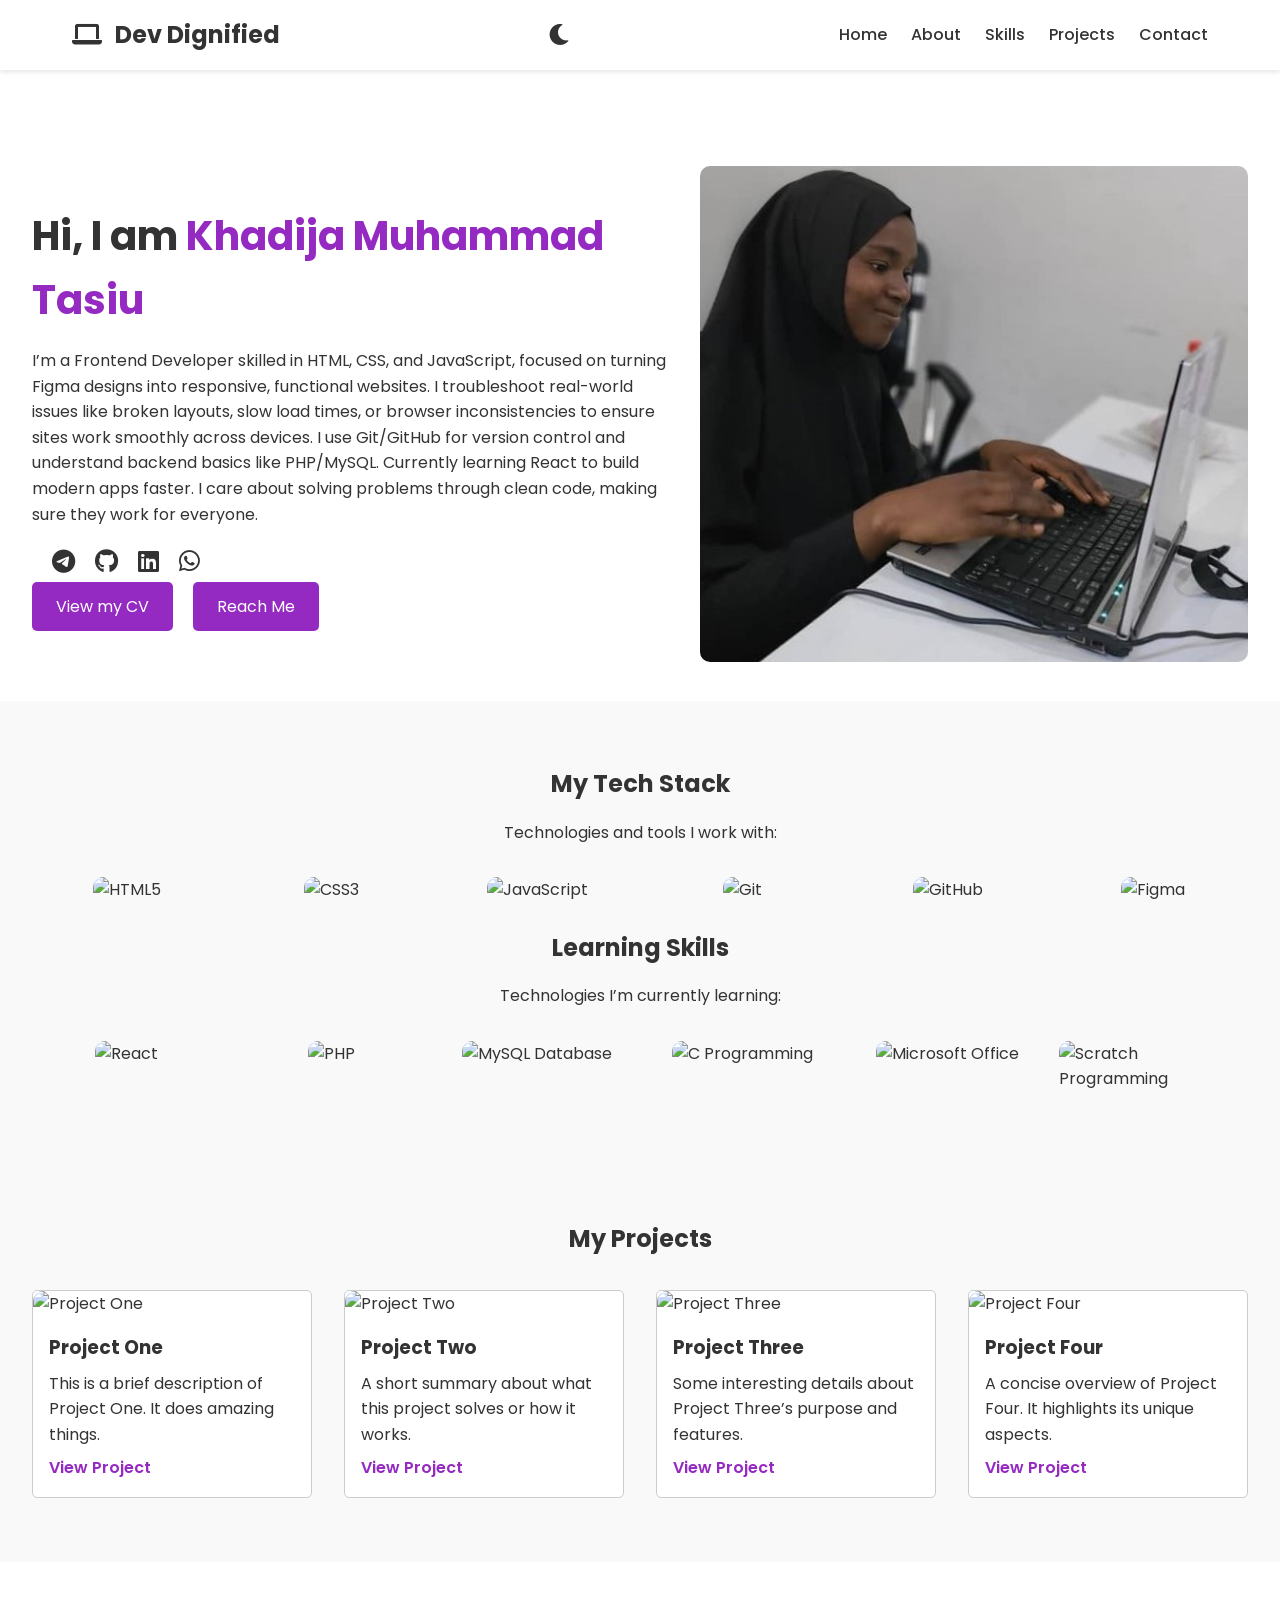
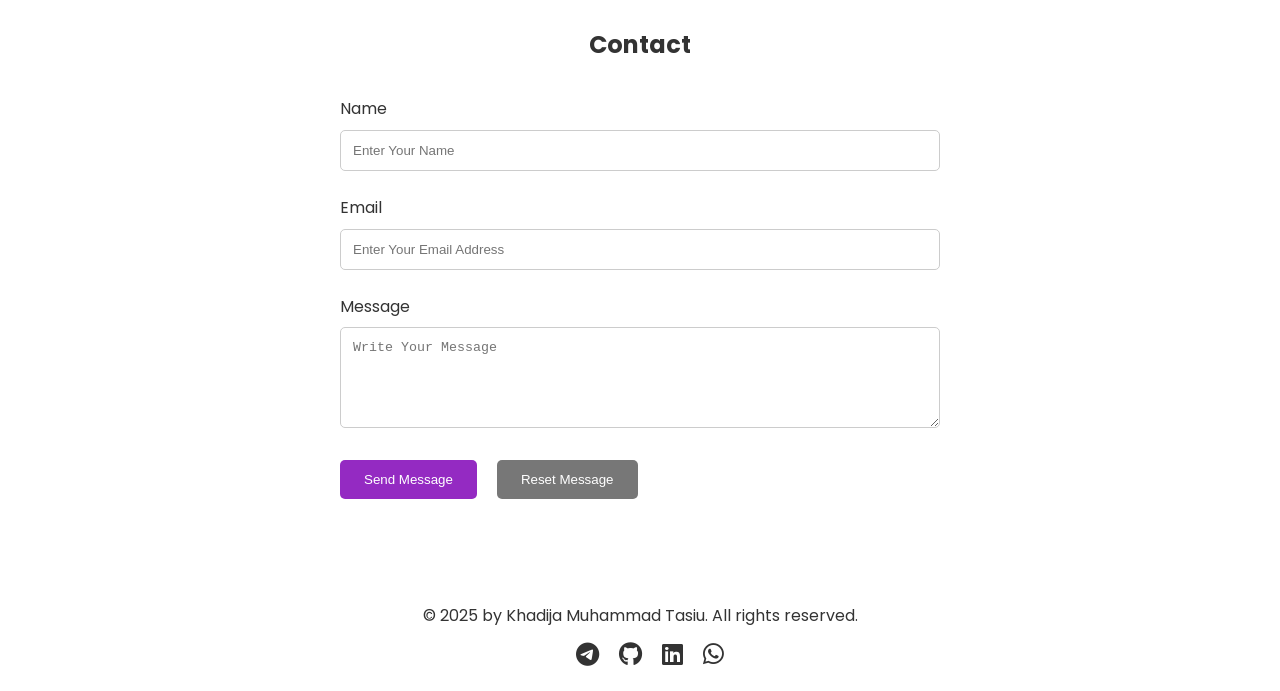
==== index.html @ b4682b45 "Add files via upload" ====
<!DOCTYPE html>
<html lang="en">

<head>
    <meta charset="UTF-8" />
    <meta name="description" content="Portfolio of Khadija Muhammad Tasiu" />
    <meta name="viewport" content="width=device-width, initial-scale=1.0" />
    <title>Portfolio - Khadija Muhammad Tasiu</title>
    <!-- Google Fonts -->
    <link rel="preconnect" href="https://fonts.googleapis.com">
    <link rel="stylesheet" href="https://fonts.googleapis.com/css2?family=Poppins:wght@300;400;600;700&display=swap">
    <!-- Font Awesome for icons -->
    <link rel="stylesheet" href="https://cdnjs.cloudflare.com/ajax/libs/font-awesome/6.0.0-beta3/css/all.min.css" integrity="sha512-..." crossorigin="anonymous" referrerpolicy="no-referrer" />
    <style>
        /* Reset & Base */
        
        * {
            margin: 0;
            padding: 0;
            box-sizing: border-box;
        }
        
        body {
            font-family: 'Poppins', sans-serif;
            line-height: 1.6;
            transition: background-color 0.3s, color 0.3s;
        }
        
        a {
            text-decoration: none;
            color: inherit;
        }
        
        img {
            max-width: 100%;
            height: auto;
            border: none;
            border-radius: 10px;
        }
        /* Light & Dark Theme Variables */
        
         :root {
            --bg-color: #ffffff;
            --text-color: #333333;
            --accent-color: #942ac2;
            /* Vibrant purple */
            --nav-bg: rgba(255, 255, 255, 0.9);
            --card-bg: #f9f9f9;
            --overlay-color: rgba(0, 0, 0, 0.3);
        }
        
        [data-theme="dark"] {
            --bg-color: #121212;
            --text-color: #e0e0e0;
            --accent-color: #9859b3;
            --nav-bg: rgba(18, 18, 18, 0.9);
            --card-bg: #1e1e1e;
            --overlay-color: rgba(0, 0, 0, 0.5);
        }
        
        body {
            background-color: var(--bg-color);
            color: var(--text-color);
        }
        /* Header / Navbar */
        
        .header {
            width: 100%;
            position: fixed;
            top: 0;
            left: 0;
            background-color: var(--nav-bg);
            z-index: 1000;
            box-shadow: 0 2px 5px rgba(0, 0, 0, 0.1);
        }
        
        .nav {
            display: flex;
            justify-content: space-between;
            align-items: center;
            padding: 1rem 2rem;
            max-width: 1200px;
            margin: auto;
        }
        
        .nav-logo {
            font-size: 1.5rem;
            font-weight: 700;
        }
        /* Logo with Laptop Icon */
        
        .nav-logo i {
            margin-right: 0.5rem;
        }
        /* Group theme toggle and hamburger */
        
        .nav-actions {
            display: flex;
            align-items: center;
            gap: 1rem;
            white-space: nowrap;
        }
        
        .nav-links {
            list-style: none;
            display: flex;
            gap: 1.5rem;
            align-items: center;
        }
        
        .nav-links li a {
            font-weight: 500;
            transition: text-shadow 0.3s;
        }
        /* Link focus and hover with purple shadow */
        
        .nav-links li a:focus,
        .nav-links li a:hover {
            text-shadow: 0 0 5px var(--accent-color);
        }
        /* Theme Toggle inside navbar */
        
        .theme-toggle {
            background: none;
            border: none;
            font-size: 1.5rem;
            cursor: pointer;
            color: var(--text-color);
        }
        /* Hamburger (Mobile) */
        
        .hamburger {
            display: none;
            font-size: 1.5rem;
            cursor: pointer;
        }
        /* Mobile nav active override */
        
        @media (max-width: 768px) {
            .nav-links:not(.nav-active) {
                display: none;
            }
            .hamburger {
                display: block;
            }
            .hero {
                flex-direction: column-reverse;
                text-align: center;
            }
        }
        /* Hide close button on desktop */
        
        @media (min-width: 768px) {
            .close-btn {
                display: none;
            }
        }
        /* Nav-active class for mobile menu */
        
        .nav-active {
            display: flex !important;
            flex-direction: column;
            position: fixed;
            top: 70px;
            /* drops below header (assumed header height ~70px) */
            right: 0;
            width: 70%;
            height: calc(100% - 70px);
            background-color: var(--nav-bg);
            padding: 2rem;
            transform: translateX(0);
            transition: transform 0.3s ease-in-out;
            z-index: 1500;
        }
        /* HERO SECTION (also serves as About content) */
        
        .hero {
            display: flex;
            flex-wrap: wrap;
            align-items: center;
            justify-content: space-between;
            gap: 20px;
            padding: 6rem 2rem 2rem;
            margin-top: 70px;
            /* to account for fixed header */
            position: relative;
        }
        
        .hero::before {
            content: "";
            position: absolute;
            top: 0;
            left: 0;
            width: 100%;
            height: 100%;
            pointer-events: none;
            background: var(--overlay-color);
            opacity: 0;
            transition: opacity 0.3s;
        }
        
        [data-theme="dark"] .hero::before {
            opacity: 1;
        }
        
        .hero-text {
            flex: 1 1 500px;
        }
        
        .hero-text h1 {
            font-size: 2.5rem;
            margin-bottom: 1rem;
        }
        
        .hero-text .highlight {
            color: var(--accent-color);
        }
        
        .hero-text p {
            margin-bottom: 1rem;
        }
        
        .hero-buttons .btn {
            display: inline-block;
            padding: 0.75rem 1.5rem;
            margin-right: 1rem;
            background-color: var(--accent-color);
            color: #fff;
            border-radius: 5px;
            transition: background-color 0.3s;
        }
        
        .hero-buttons .btn:hover {
            background-color: #6c3c9a;
        }
        
        .hero-image {
            flex: 1 1 400px;
            text-align: center;
        }
        /* Social Icons */
        
        .social-icons a {
            margin-right: 1rem;
            font-size: 1.5rem;
            transition: color 0.3s;
        }
        
        .social-icons a:hover {
            color: var(--accent-color);
        }
        /* SKILLS SECTION */
        
        .skills-section {
            padding: 4rem 2rem;
            background-color: var(--card-bg);
        }
        
        .skills-section h2 {
            text-align: center;
            margin-bottom: 1rem;
        }
        
        .skills-description {
            text-align: center;
            margin-bottom: 2rem;
        }
        
        .skills-grid {
            display: grid;
            grid-template-columns: repeat(auto-fit, minmax(80px, 1fr));
            gap: 1rem;
            justify-items: center;
        }
        
        .skill img {
            width: 60px;
            height: 60px;
        }
        /* Overlay effect for GitHub skill icon */
        
        .skill.github {
            position: relative;
        }
        
        .skill.github::after {
            content: "";
            position: absolute;
            top: 0;
            left: 0;
            width: 100%;
            height: 100%;
            background: var(--overlay-color);
            opacity: 0;
            transition: opacity 0.3s;
        }
        
        .skill.github:hover::after {
            opacity: 1;
        }
        /* PROJECTS SECTION */
        
        .projects-section {
            padding: 4rem 2rem;
            background-color: var(--card-bg);
        }
        
        .projects-section h2 {
            text-align: center;
            margin-bottom: 2rem;
        }
        
        .projects-grid {
            display: grid;
            grid-template-columns: repeat(auto-fit, minmax(250px, 1fr));
            gap: 2rem;
        }
        
        .project-card {
            background-color: var(--bg-color);
            border: 1px solid #ccc;
            border-radius: 5px;
            overflow: hidden;
            transition: transform 0.3s;
        }
        
        .project-card:hover {
            transform: translateY(-5px);
        }
        
        .project-card img {
            width: 100%;
            display: block;
        }
        
        .project-info {
            padding: 1rem;
        }
        
        .project-info h3 {
            margin-bottom: 0.5rem;
        }
        
        .project-link {
            display: inline-block;
            margin-top: 0.5rem;
            color: var(--accent-color);
            font-weight: 600;
        }
        /* CONTACT SECTION */
        
        .contact-section {
            padding: 4rem 2rem;
        }
        
        .contact-content {
            max-width: 600px;
            margin: auto;
        }
        
        .contact-content h2 {
            text-align: center;
            margin-bottom: 2rem;
        }
        
        .contact-form .form-group {
            margin-bottom: 1.5rem;
        }
        
        .contact-form label {
            display: block;
            margin-bottom: 0.5rem;
        }
        
        .contact-form input,
        .contact-form textarea {
            width: 100%;
            padding: 0.75rem;
            border: 1px solid #ccc;
            border-radius: 5px;
        }
        
        .contact-form .btn {
            padding: 0.75rem 1.5rem;
            background-color: var(--accent-color);
            color: #fff;
            border: none;
            border-radius: 5px;
            cursor: pointer;
            transition: background-color 0.3s;
        }
        
        .contact-form .btn:hover {
            background-color: #6c3c9a;
        }
        
        .contact-form button[type="reset"] {
            margin-left: 1rem;
            background-color: #777;
        }
        /* FOOTER */
        
        .footer {
            background-color: var(--nav-bg);
            padding: 1rem 2rem;
            text-align: center;
        }
        
        .footer p {
            margin-bottom: 0.5rem;
        }
        
        .footer .social-icons a {
            margin: 0 0.5rem;
            font-size: 1.5rem;
        }
        /* BACK TO TOP BUTTON */
        
        .back-to-top {
            position: fixed;
            bottom: 30px;
            right: 30px;
            background-color: var(--accent-color);
            color: #fff;
            padding: 0.75rem 1rem;
            border: none;
            border-radius: 50%;
            font-size: 1.5rem;
            cursor: pointer;
            display: none;
            z-index: 2000;
            transition: background-color 0.3s;
        }
        
        .back-to-top:hover {
            background-color: #6c3c9a;
        }
    </style>
</head>

<body>
    <!-- HEADER / NAVBAR -->
    <header class="header">
        <nav class="nav container">
            <!-- Logo with Laptop Icon and text -->
            <div class="nav-logo">
                <i class="fas fa-laptop"></i> Dev Dignified
            </div>
            <div class="nav-actions">
                <!-- Theme Toggle (near hamburger) -->
                <button class="theme-toggle" id="theme-toggle" aria-label="Toggle Theme">
          <i class="fas fa-moon"></i>
        </button>
                <!-- Hamburger Icon for Mobile -->
                <div class="hamburger" id="hamburger">
                    <i class="fas fa-bars"></i>
                </div>
            </div>
            <!-- Nav Links -->
            <ul class="nav-links" id="nav-links">
                <!-- Close Button for Mobile (hidden on desktop) -->
                <li class="close-btn">
                    <a href="javascript:void(0)" id="close-btn">
                        <i class="fas fa-times"></i>
                    </a>
                </li>
                <li><a href="#home">Home</a></li>
                <li><a href="#home">About</a></li>
                <li><a href="#skills">Skills</a></li>
                <li><a href="#projects">Projects</a></li>
                <li><a href="#contact">Contact</a></li>
            </ul>
        </nav>
    </header>

    <main>
        <!-- HERO SECTION (serves as About content) -->
        <section class="hero container" id="home">
            <div class="hero-text">
                <h1>Hi, I am <span class="highlight">Khadija Muhammad Tasiu</span></h1>
                <p>
                    I’m a Frontend Developer skilled in HTML, CSS, and JavaScript, focused on turning Figma designs into responsive, functional websites. I troubleshoot real-world issues like broken layouts, slow load times, or browser inconsistencies to ensure sites work
                    smoothly across devices. I use Git/GitHub for version control and understand backend basics like PHP/MySQL. Currently learning React to build modern apps faster. I care about solving problems through clean code, making sure they work
                    for everyone.
                </p>
                <!-- Social Icons -->
                <div class="social-icons">
                    <a href="#" target="_blank" aria-label="X"><i class="fab fa-x-twitter"></i></a>
                    <a href="#" target="_blank" aria-label="Telegram"><i class="fab fa-telegram"></i></a>
                    <a href="#" target="_blank" aria-label="GitHub"><i class="fab fa-github"></i></a>
                    <a href="#" target="_blank" aria-label="LinkedIn"><i class="fab fa-linkedin"></i></a>
                    <a href="#" target="_blank" aria-label="WhatsApp"><i class="fab fa-whatsapp"></i></a>
                </div>
                <!-- Hero Buttons -->
                <div class="hero-buttons">
                    <a href="#" class="btn" download>View my CV</a>
                    <a href="#contact" class="btn btn-secondary">Reach Me</a>
                </div>
            </div>
            <div class="hero-image">
                <img src="image/profile.jpg" alt="Portrait of Khadija Muhammad Tasiu" />
            </div>
        </section>

        <!-- SKILLS SECTION -->
        <section class="skills-section" id="skills">
            <div class="container">
                <h2>My Tech Stack</h2>
                <p class="skills-description">
                    Technologies and tools I work with:
                </p>
                <div class="skills-grid">
                    <div class="skill">
                        <img src="https://cdn.jsdelivr.net/gh/devicons/devicon/icons/html5/html5-original.svg" alt="HTML5" />
                    </div>
                    <div class="skill">
                        <img src="https://cdn.jsdelivr.net/gh/devicons/devicon/icons/css3/css3-original.svg" alt="CSS3" />
                    </div>
                    <div class="skill">
                        <img src="https://cdn.jsdelivr.net/gh/devicons/devicon/icons/javascript/javascript-original.svg" alt="JavaScript" />
                    </div>
                    <div class="skill">
                        <img src="https://cdn.jsdelivr.net/gh/devicons/devicon/icons/git/git-original.svg" alt="Git" />
                    </div>
                    <!-- GitHub with overlay effect -->
                    <div class="skill github">
                        <img src="https://cdn.jsdelivr.net/gh/devicons/devicon/icons/github/github-original.svg" alt="GitHub" />
                    </div>
                    <div class="skill">
                        <img src="https://cdn.jsdelivr.net/gh/devicons/devicon/icons/figma/figma-original.svg" alt="Figma" />
                    </div>
                </div>
                <br>
                <h2>Learning Skills</h2>
                <p class="skills-description">
                    Technologies I’m currently learning:
                </p>
                <div class="skills-grid">
                    <div class="skill">
                        <img src="https://cdn.jsdelivr.net/gh/devicons/devicon/icons/react/react-original.svg" alt="React" />
                    </div>
                    <div class="skill">
                        <img src="https://cdn.jsdelivr.net/gh/devicons/devicon/icons/php/php-original.svg" alt="PHP" />
                    </div>
                    <div class="skill">
                        <img src="https://cdn.jsdelivr.net/gh/devicons/devicon/icons/mysql/mysql-original.svg" alt="MySQL Database" />
                    </div>
                    <div class="skill">
                        <img src="https://cdn.jsdelivr.net/gh/devicons/devicon/icons/c/c-original.svg" alt="C Programming" />
                    </div>
                    <div class="skill">
                        <img src="https://via.placeholder.com/60?text=Office" alt="Microsoft Office" />
                    </div>
                    <div class="skill">
                        <img src="https://via.placeholder.com/60?text=Scratch" alt="Scratch Programming" />
                    </div>
                </div>
            </div>
        </section>

        <!-- PROJECTS SECTION -->
        <section class="projects-section" id="projects">
            <div class="container">
                <h2>My Projects</h2>
                <div class="projects-grid">
                    <div class="project-card">
                        <img src="Hero.png" alt="Project One" />
                        <div class="project-info">
                            <h3>Project One</h3>
                            <p>This is a brief description of Project One. It does amazing things.</p>
                            <a href="https://example.com/project-one" target="_blank" class="project-link">View Project</a>
                        </div>
                    </div>
                    <div class="project-card">
                        <img src="Hero.png" alt="Project Two" />
                        <div class="project-info">
                            <h3>Project Two</h3>
                            <p>A short summary about what this project solves or how it works.</p>
                            <a href="https://example.com/project-two" target="_blank" class="project-link">View Project</a>
                        </div>
                    </div>
                    <div class="project-card">
                        <img src="Hero.png" alt="Project Three" />
                        <div class="project-info">
                            <h3>Project Three</h3>
                            <p>Some interesting details about Project Three’s purpose and features.</p>
                            <a href="https://example.com/project-three" target="_blank" class="project-link">View Project</a>
                        </div>
                    </div>
                    <div class="project-card">
                        <img src="Hero.png" alt="Project Four" />
                        <div class="project-info">
                            <h3>Project Four</h3>
                            <p>A concise overview of Project Four. It highlights its unique aspects.</p>
                            <a href="https://example.com/project-four" target="_blank" class="project-link">View Project</a>
                        </div>
                    </div>
                </div>
            </div>
        </section>

        <!-- CONTACT SECTION -->
        <section class="contact-section" id="contact">
            <div class="container contact-content">
                <h2>Contact</h2>
                <form class="contact-form" action="mailto:dignifieddev@gmail.com?subject=Portfolio%20Contact%20Form" method="POST" enctype="text/plain">
                    <div class="form-group">
                        <label for="name">Name</label>
                        <input type="text" id="name" name="name" placeholder="Enter Your Name" required />
                    </div>
                    <div class="form-group">
                        <label for="email">Email</label>
                        <input type="email" id="email" name="email" placeholder="Enter Your Email Address" required />
                    </div>
                    <div class="form-group">
                        <label for="message">Message</label>
                        <textarea id="message" name="message" rows="5" placeholder="Write Your Message" required></textarea>
                    </div>
                    <div class="form-group">
                        <button type="submit" class="btn">Send Message</button>
                        <button type="reset" class="btn">Reset Message</button>
                    </div>
                </form>
            </div>
        </section>
    </main>

    <!-- BACK TO TOP BUTTON -->
    <button class="back-to-top" id="back-to-top" aria-label="Back to Top">
    <i class="fas fa-chevron-up"></i>
  </button>

    <!-- FOOTER -->
    <footer class="footer">
        <div class="container">
            <p>© 2025 by Khadija Muhammad Tasiu. All rights reserved.</p>
            <div class="social-icons">
                <a href="#" target="_blank" aria-label="X"><i class="fab fa-x-twitter"></i></a>
                <a href="#" target="_blank" aria-label="Telegram"><i class="fab fa-telegram"></i></a>
                <a href="#" target="_blank" aria-label="GitHub"><i class="fab fa-github"></i></a>
                <a href="#" target="_blank" aria-label="LinkedIn"><i class="fab fa-linkedin"></i></a>
                <a href="#" target="_blank" aria-label="WhatsApp"><i class="fab fa-whatsapp"></i></a>
            </div>
        </div>
    </footer>

    <!-- JavaScript -->
    <script>
        // Toggle mobile nav menu
        const hamburger = document.getElementById('hamburger');
        const navLinks = document.getElementById('nav-links');
        hamburger.addEventListener('click', () => {
            navLinks.classList.add('nav-active');
        });
        const closeBtn = document.getElementById('close-btn');
        if (closeBtn) {
            closeBtn.addEventListener('click', () => {
                navLinks.classList.remove('nav-active');
            });
        }
        // Smooth scrolling for nav links
        document.querySelectorAll('.nav-links a[href^="#"]').forEach(link => {
            link.addEventListener('click', function(e) {
                e.preventDefault();
                navLinks.classList.remove('nav-active');
                const targetId = this.getAttribute('href').substring(1);
                const targetEl = document.getElementById(targetId);
                if (targetEl) {
                    window.scrollTo({
                        top: targetEl.offsetTop - 70,
                        behavior: 'smooth'
                    });
                }
            });
        });
        // Back to Top Button functionality
        const backToTopBtn = document.getElementById('back-to-top');
        window.addEventListener('scroll', () => {
            if (window.pageYOffset > 300) {
                backToTopBtn.style.display = 'block';
            } else {
                backToTopBtn.style.display = 'none';
            }
        });
        backToTopBtn.addEventListener('click', () => {
            window.scrollTo({
                top: 0,
                behavior: 'smooth'
            });
        });
        // Theme Toggle functionality
        const themeToggle = document.getElementById('theme-toggle');
        themeToggle.addEventListener('click', () => {
            const currentTheme = document.documentElement.getAttribute('data-theme');
            if (currentTheme === 'dark') {
                document.documentElement.setAttribute('data-theme', 'light');
                themeToggle.innerHTML = '<i class="fas fa-moon"></i>';
            } else {
                document.documentElement.setAttribute('data-theme', 'dark');
                themeToggle.innerHTML = '<i class="fas fa-sun"></i>';
            }
        });
        // Set initial theme to light mode
        document.documentElement.setAttribute('data-theme', 'light');
    </script>

    <!--
    Further Suggestions for Enhancing Your Portfolio:
    1. Add subtle scroll-triggered animations (e.g., fade-in effects) to sections.
    2. Implement lazy-loading for images to improve performance.
    3. Enhance accessibility by using ARIA roles and more descriptive alt text.
    4. Optimize SEO with additional meta tags and structured data.
    5. Consider incorporating a custom favicon and touch icons.
  -->
</body>

</html>
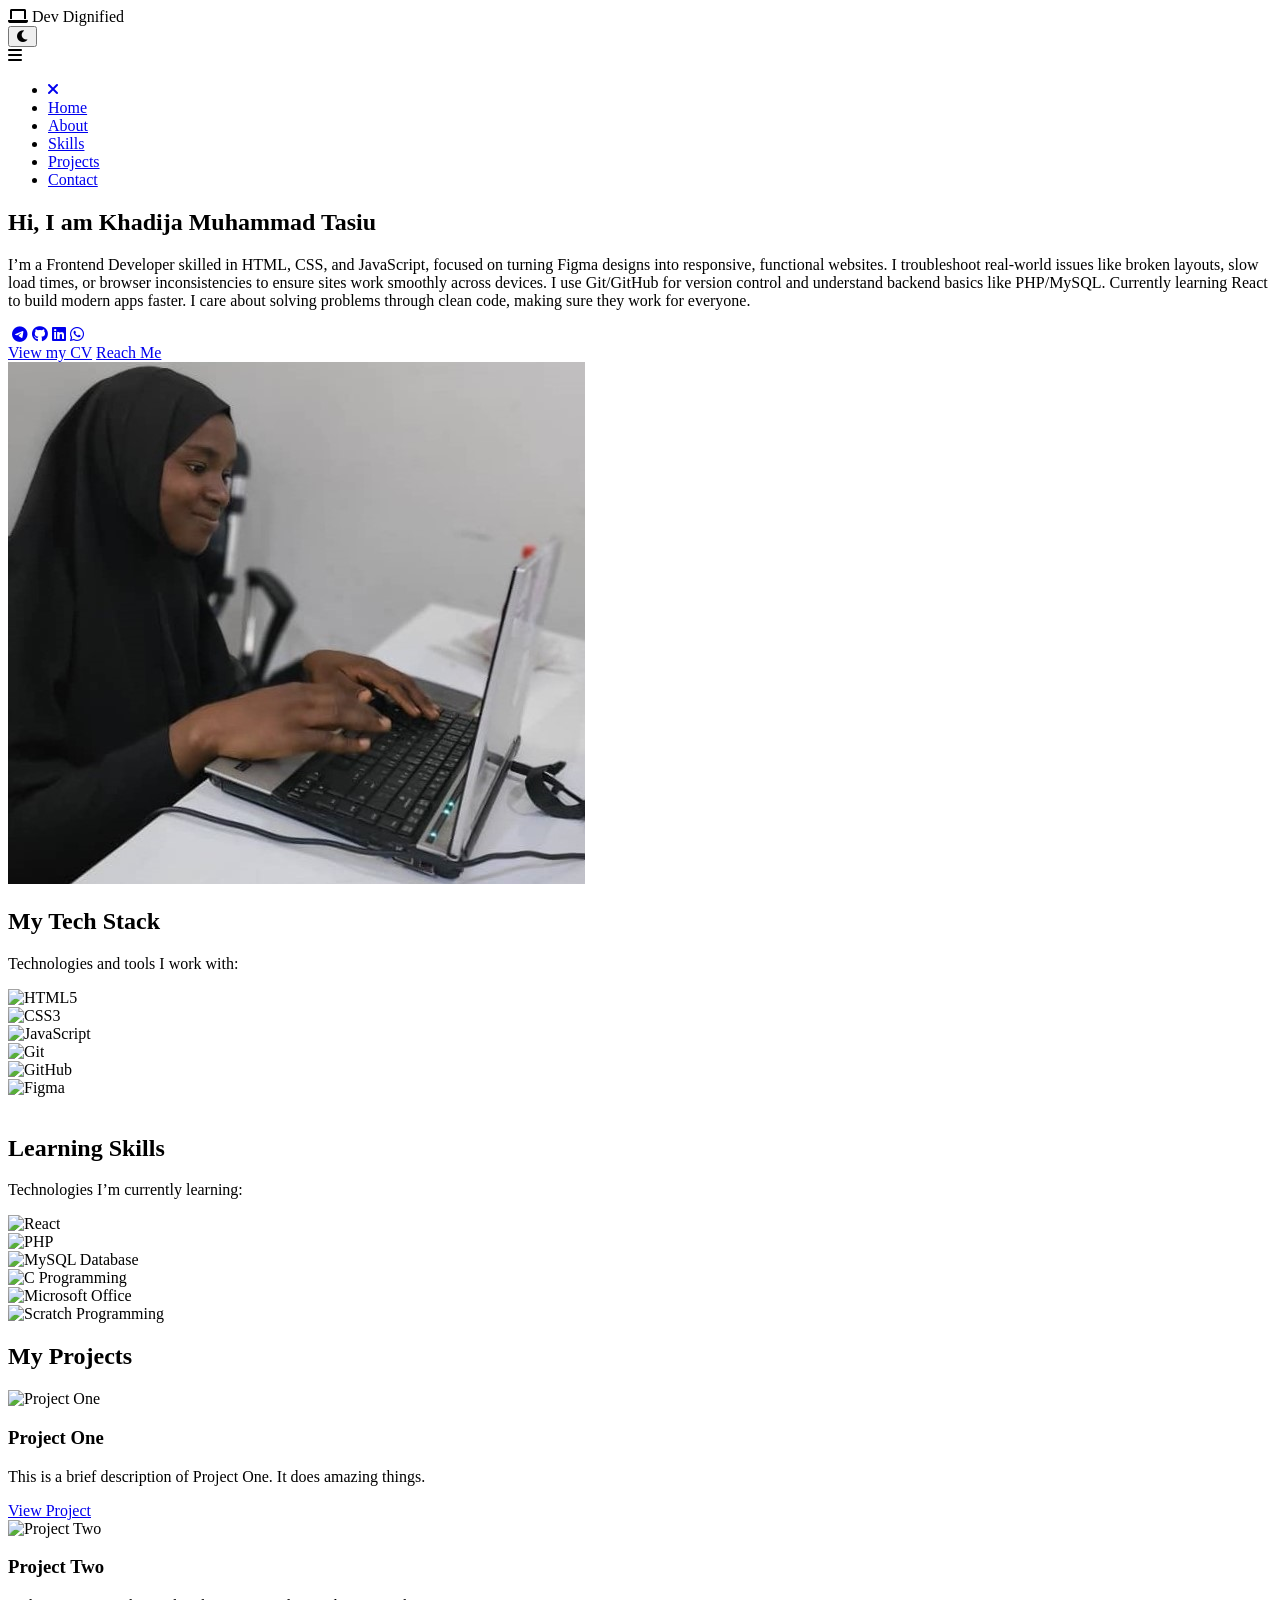
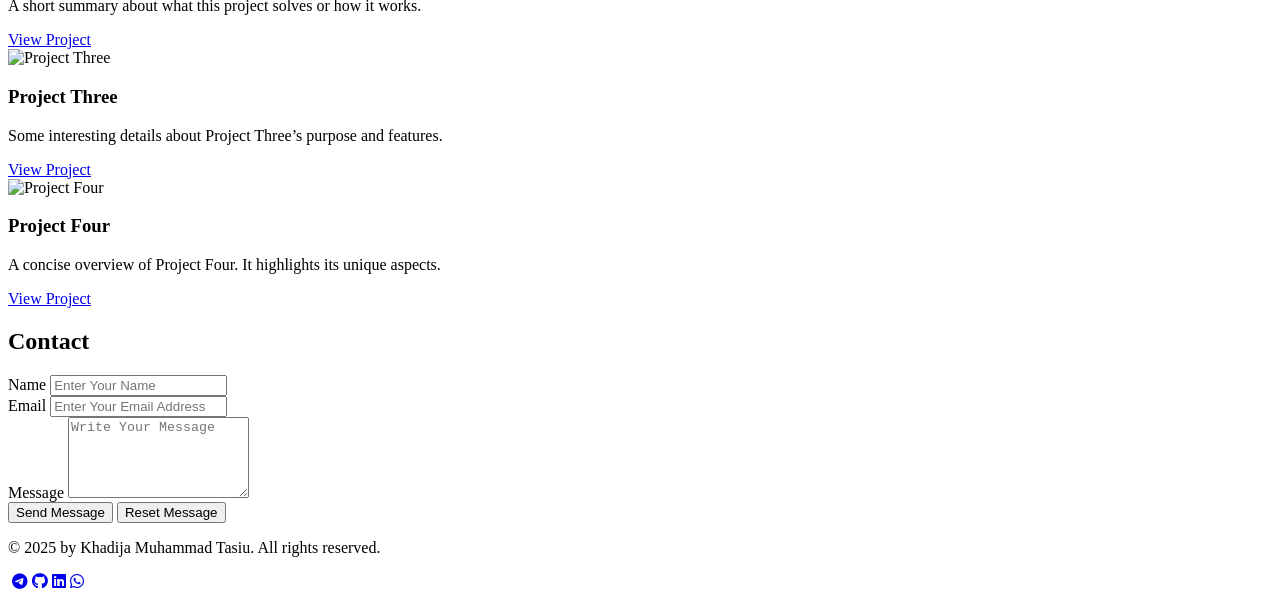
==== commit d907e4d1: "Update index.html" ====
--- a/index.html
+++ b/index.html
@@ -12,429 +12,7 @@
     <!-- Font Awesome for icons -->
     <link rel="stylesheet" href="https://cdnjs.cloudflare.com/ajax/libs/font-awesome/6.0.0-beta3/css/all.min.css" integrity="sha512-..." crossorigin="anonymous" referrerpolicy="no-referrer" />
     <style>
-        /* Reset & Base */
         
-        * {
-            margin: 0;
-            padding: 0;
-            box-sizing: border-box;
-        }
-        
-        body {
-            font-family: 'Poppins', sans-serif;
-            line-height: 1.6;
-            transition: background-color 0.3s, color 0.3s;
-        }
-        
-        a {
-            text-decoration: none;
-            color: inherit;
-        }
-        
-        img {
-            max-width: 100%;
-            height: auto;
-            border: none;
-            border-radius: 10px;
-        }
-        /* Light & Dark Theme Variables */
-        
-         :root {
-            --bg-color: #ffffff;
-            --text-color: #333333;
-            --accent-color: #942ac2;
-            /* Vibrant purple */
-            --nav-bg: rgba(255, 255, 255, 0.9);
-            --card-bg: #f9f9f9;
-            --overlay-color: rgba(0, 0, 0, 0.3);
-        }
-        
-        [data-theme="dark"] {
-            --bg-color: #121212;
-            --text-color: #e0e0e0;
-            --accent-color: #9859b3;
-            --nav-bg: rgba(18, 18, 18, 0.9);
-            --card-bg: #1e1e1e;
-            --overlay-color: rgba(0, 0, 0, 0.5);
-        }
-        
-        body {
-            background-color: var(--bg-color);
-            color: var(--text-color);
-        }
-        /* Header / Navbar */
-        
-        .header {
-            width: 100%;
-            position: fixed;
-            top: 0;
-            left: 0;
-            background-color: var(--nav-bg);
-            z-index: 1000;
-            box-shadow: 0 2px 5px rgba(0, 0, 0, 0.1);
-        }
-        
-        .nav {
-            display: flex;
-            justify-content: space-between;
-            align-items: center;
-            padding: 1rem 2rem;
-            max-width: 1200px;
-            margin: auto;
-        }
-        
-        .nav-logo {
-            font-size: 1.5rem;
-            font-weight: 700;
-        }
-        /* Logo with Laptop Icon */
-        
-        .nav-logo i {
-            margin-right: 0.5rem;
-        }
-        /* Group theme toggle and hamburger */
-        
-        .nav-actions {
-            display: flex;
-            align-items: center;
-            gap: 1rem;
-            white-space: nowrap;
-        }
-        
-        .nav-links {
-            list-style: none;
-            display: flex;
-            gap: 1.5rem;
-            align-items: center;
-        }
-        
-        .nav-links li a {
-            font-weight: 500;
-            transition: text-shadow 0.3s;
-        }
-        /* Link focus and hover with purple shadow */
-        
-        .nav-links li a:focus,
-        .nav-links li a:hover {
-            text-shadow: 0 0 5px var(--accent-color);
-        }
-        /* Theme Toggle inside navbar */
-        
-        .theme-toggle {
-            background: none;
-            border: none;
-            font-size: 1.5rem;
-            cursor: pointer;
-            color: var(--text-color);
-        }
-        /* Hamburger (Mobile) */
-        
-        .hamburger {
-            display: none;
-            font-size: 1.5rem;
-            cursor: pointer;
-        }
-        /* Mobile nav active override */
-        
-        @media (max-width: 768px) {
-            .nav-links:not(.nav-active) {
-                display: none;
-            }
-            .hamburger {
-                display: block;
-            }
-            .hero {
-                flex-direction: column-reverse;
-                text-align: center;
-            }
-        }
-        /* Hide close button on desktop */
-        
-        @media (min-width: 768px) {
-            .close-btn {
-                display: none;
-            }
-        }
-        /* Nav-active class for mobile menu */
-        
-        .nav-active {
-            display: flex !important;
-            flex-direction: column;
-            position: fixed;
-            top: 70px;
-            /* drops below header (assumed header height ~70px) */
-            right: 0;
-            width: 70%;
-            height: calc(100% - 70px);
-            background-color: var(--nav-bg);
-            padding: 2rem;
-            transform: translateX(0);
-            transition: transform 0.3s ease-in-out;
-            z-index: 1500;
-        }
-        /* HERO SECTION (also serves as About content) */
-        
-        .hero {
-            display: flex;
-            flex-wrap: wrap;
-            align-items: center;
-            justify-content: space-between;
-            gap: 20px;
-            padding: 6rem 2rem 2rem;
-            margin-top: 70px;
-            /* to account for fixed header */
-            position: relative;
-        }
-        
-        .hero::before {
-            content: "";
-            position: absolute;
-            top: 0;
-            left: 0;
-            width: 100%;
-            height: 100%;
-            pointer-events: none;
-            background: var(--overlay-color);
-            opacity: 0;
-            transition: opacity 0.3s;
-        }
-        
-        [data-theme="dark"] .hero::before {
-            opacity: 1;
-        }
-        
-        .hero-text {
-            flex: 1 1 500px;
-        }
-        
-        .hero-text h1 {
-            font-size: 2.5rem;
-            margin-bottom: 1rem;
-        }
-        
-        .hero-text .highlight {
-            color: var(--accent-color);
-        }
-        
-        .hero-text p {
-            margin-bottom: 1rem;
-        }
-        
-        .hero-buttons .btn {
-            display: inline-block;
-            padding: 0.75rem 1.5rem;
-            margin-right: 1rem;
-            background-color: var(--accent-color);
-            color: #fff;
-            border-radius: 5px;
-            transition: background-color 0.3s;
-        }
-        
-        .hero-buttons .btn:hover {
-            background-color: #6c3c9a;
-        }
-        
-        .hero-image {
-            flex: 1 1 400px;
-            text-align: center;
-        }
-        /* Social Icons */
-        
-        .social-icons a {
-            margin-right: 1rem;
-            font-size: 1.5rem;
-            transition: color 0.3s;
-        }
-        
-        .social-icons a:hover {
-            color: var(--accent-color);
-        }
-        /* SKILLS SECTION */
-        
-        .skills-section {
-            padding: 4rem 2rem;
-            background-color: var(--card-bg);
-        }
-        
-        .skills-section h2 {
-            text-align: center;
-            margin-bottom: 1rem;
-        }
-        
-        .skills-description {
-            text-align: center;
-            margin-bottom: 2rem;
-        }
-        
-        .skills-grid {
-            display: grid;
-            grid-template-columns: repeat(auto-fit, minmax(80px, 1fr));
-            gap: 1rem;
-            justify-items: center;
-        }
-        
-        .skill img {
-            width: 60px;
-            height: 60px;
-        }
-        /* Overlay effect for GitHub skill icon */
-        
-        .skill.github {
-            position: relative;
-        }
-        
-        .skill.github::after {
-            content: "";
-            position: absolute;
-            top: 0;
-            left: 0;
-            width: 100%;
-            height: 100%;
-            background: var(--overlay-color);
-            opacity: 0;
-            transition: opacity 0.3s;
-        }
-        
-        .skill.github:hover::after {
-            opacity: 1;
-        }
-        /* PROJECTS SECTION */
-        
-        .projects-section {
-            padding: 4rem 2rem;
-            background-color: var(--card-bg);
-        }
-        
-        .projects-section h2 {
-            text-align: center;
-            margin-bottom: 2rem;
-        }
-        
-        .projects-grid {
-            display: grid;
-            grid-template-columns: repeat(auto-fit, minmax(250px, 1fr));
-            gap: 2rem;
-        }
-        
-        .project-card {
-            background-color: var(--bg-color);
-            border: 1px solid #ccc;
-            border-radius: 5px;
-            overflow: hidden;
-            transition: transform 0.3s;
-        }
-        
-        .project-card:hover {
-            transform: translateY(-5px);
-        }
-        
-        .project-card img {
-            width: 100%;
-            display: block;
-        }
-        
-        .project-info {
-            padding: 1rem;
-        }
-        
-        .project-info h3 {
-            margin-bottom: 0.5rem;
-        }
-        
-        .project-link {
-            display: inline-block;
-            margin-top: 0.5rem;
-            color: var(--accent-color);
-            font-weight: 600;
-        }
-        /* CONTACT SECTION */
-        
-        .contact-section {
-            padding: 4rem 2rem;
-        }
-        
-        .contact-content {
-            max-width: 600px;
-            margin: auto;
-        }
-        
-        .contact-content h2 {
-            text-align: center;
-            margin-bottom: 2rem;
-        }
-        
-        .contact-form .form-group {
-            margin-bottom: 1.5rem;
-        }
-        
-        .contact-form label {
-            display: block;
-            margin-bottom: 0.5rem;
-        }
-        
-        .contact-form input,
-        .contact-form textarea {
-            width: 100%;
-            padding: 0.75rem;
-            border: 1px solid #ccc;
-            border-radius: 5px;
-        }
-        
-        .contact-form .btn {
-            padding: 0.75rem 1.5rem;
-            background-color: var(--accent-color);
-            color: #fff;
-            border: none;
-            border-radius: 5px;
-            cursor: pointer;
-            transition: background-color 0.3s;
-        }
-        
-        .contact-form .btn:hover {
-            background-color: #6c3c9a;
-        }
-        
-        .contact-form button[type="reset"] {
-            margin-left: 1rem;
-            background-color: #777;
-        }
-        /* FOOTER */
-        
-        .footer {
-            background-color: var(--nav-bg);
-            padding: 1rem 2rem;
-            text-align: center;
-        }
-        
-        .footer p {
-            margin-bottom: 0.5rem;
-        }
-        
-        .footer .social-icons a {
-            margin: 0 0.5rem;
-            font-size: 1.5rem;
-        }
-        /* BACK TO TOP BUTTON */
-        
-        .back-to-top {
-            position: fixed;
-            bottom: 30px;
-            right: 30px;
-            background-color: var(--accent-color);
-            color: #fff;
-            padding: 0.75rem 1rem;
-            border: none;
-            border-radius: 50%;
-            font-size: 1.5rem;
-            cursor: pointer;
-            display: none;
-            z-index: 2000;
-            transition: background-color 0.3s;
-        }
-        
-        .back-to-top:hover {
-            background-color: #6c3c9a;
-        }
     </style>
 </head>
 
@@ -714,4 +292,4 @@
   -->
 </body>
 
-</html>+</html>
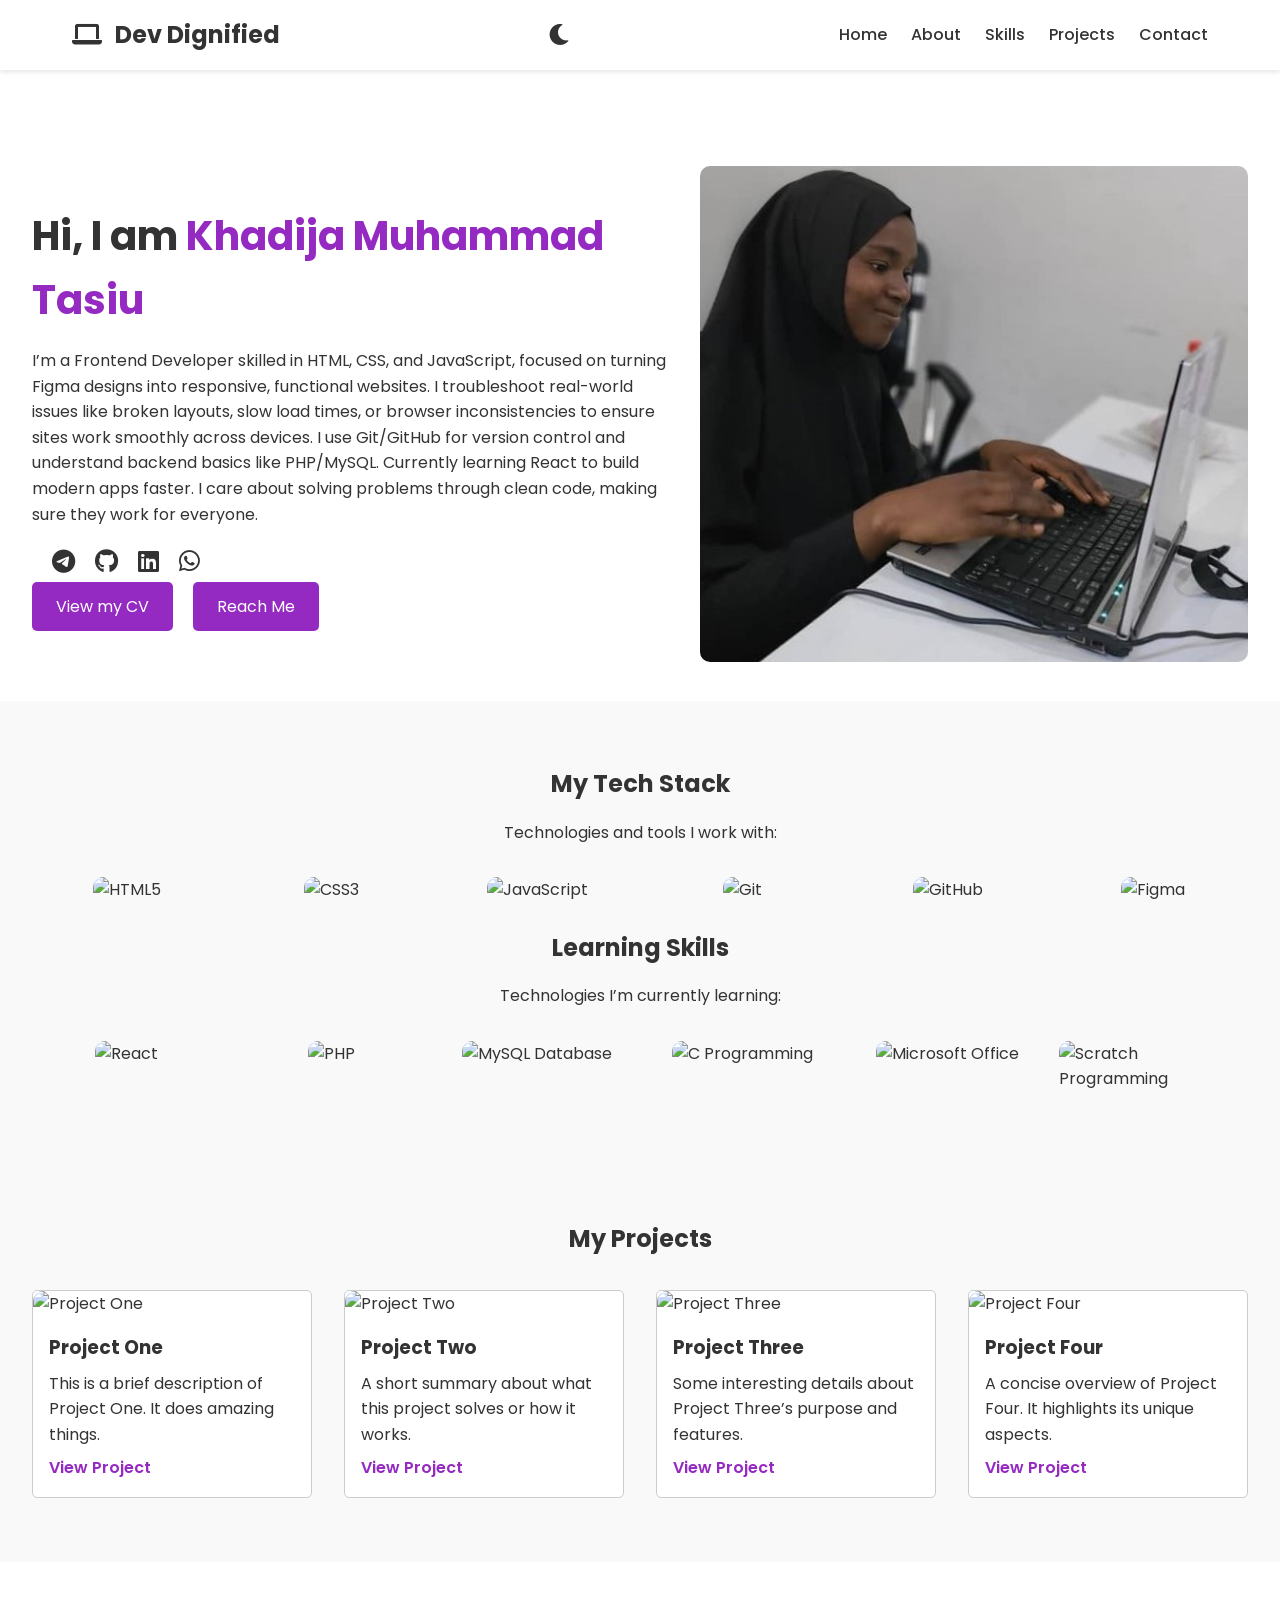
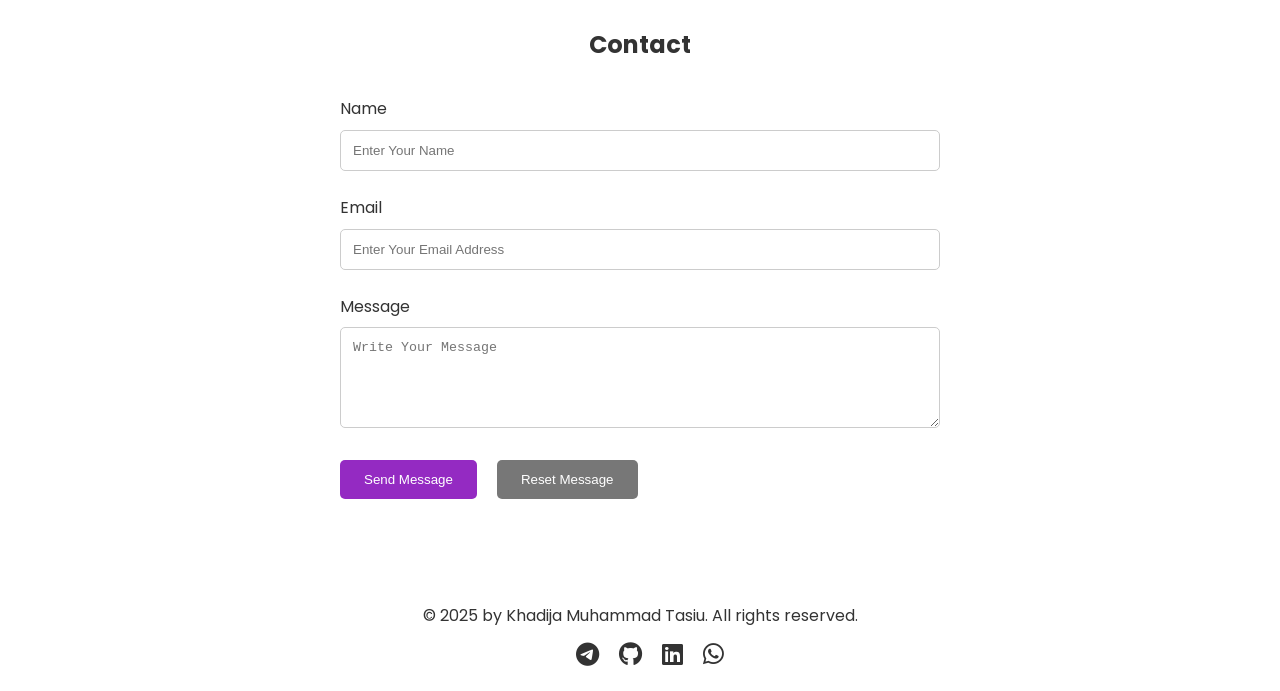
==== commit fbb206ea: "Update index.html" ====
--- a/index.html
+++ b/index.html
@@ -6,6 +6,7 @@
     <meta name="description" content="Portfolio of Khadija Muhammad Tasiu" />
     <meta name="viewport" content="width=device-width, initial-scale=1.0" />
     <title>Portfolio - Khadija Muhammad Tasiu</title>
+    <link rel="stylesheet" href="style.css">
     <!-- Google Fonts -->
     <link rel="preconnect" href="https://fonts.googleapis.com">
     <link rel="stylesheet" href="https://fonts.googleapis.com/css2?family=Poppins:wght@300;400;600;700&display=swap">
--- a/style.css
+++ b/style.css
@@ -0,0 +1,423 @@
+/* Reset & Base */
+        
+        * {
+            margin: 0;
+            padding: 0;
+            box-sizing: border-box;
+        }
+        
+        body {
+            font-family: 'Poppins', sans-serif;
+            line-height: 1.6;
+            transition: background-color 0.3s, color 0.3s;
+        }
+        
+        a {
+            text-decoration: none;
+            color: inherit;
+        }
+        
+        img {
+            max-width: 100%;
+            height: auto;
+            border: none;
+            border-radius: 10px;
+        }
+        /* Light & Dark Theme Variables */
+        
+         :root {
+            --bg-color: #ffffff;
+            --text-color: #333333;
+            --accent-color: #942ac2;
+            /* Vibrant purple */
+            --nav-bg: rgba(255, 255, 255, 0.9);
+            --card-bg: #f9f9f9;
+            --overlay-color: rgba(0, 0, 0, 0.3);
+        }
+        
+        [data-theme="dark"] {
+            --bg-color: #121212;
+            --text-color: #e0e0e0;
+            --accent-color: #9859b3;
+            --nav-bg: rgba(18, 18, 18, 0.9);
+            --card-bg: #1e1e1e;
+            --overlay-color: rgba(0, 0, 0, 0.5);
+        }
+        
+        body {
+            background-color: var(--bg-color);
+            color: var(--text-color);
+        }
+        /* Header / Navbar */
+        
+        .header {
+            width: 100%;
+            position: fixed;
+            top: 0;
+            left: 0;
+            background-color: var(--nav-bg);
+            z-index: 1000;
+            box-shadow: 0 2px 5px rgba(0, 0, 0, 0.1);
+        }
+        
+        .nav {
+            display: flex;
+            justify-content: space-between;
+            align-items: center;
+            padding: 1rem 2rem;
+            max-width: 1200px;
+            margin: auto;
+        }
+        
+        .nav-logo {
+            font-size: 1.5rem;
+            font-weight: 700;
+        }
+        /* Logo with Laptop Icon */
+        
+        .nav-logo i {
+            margin-right: 0.5rem;
+        }
+        /* Group theme toggle and hamburger */
+        
+        .nav-actions {
+            display: flex;
+            align-items: center;
+            gap: 1rem;
+            white-space: nowrap;
+        }
+        
+        .nav-links {
+            list-style: none;
+            display: flex;
+            gap: 1.5rem;
+            align-items: center;
+        }
+        
+        .nav-links li a {
+            font-weight: 500;
+            transition: text-shadow 0.3s;
+        }
+        /* Link focus and hover with purple shadow */
+        
+        .nav-links li a:focus,
+        .nav-links li a:hover {
+            text-shadow: 0 0 5px var(--accent-color);
+        }
+        /* Theme Toggle inside navbar */
+        
+        .theme-toggle {
+            background: none;
+            border: none;
+            font-size: 1.5rem;
+            cursor: pointer;
+            color: var(--text-color);
+        }
+        /* Hamburger (Mobile) */
+        
+        .hamburger {
+            display: none;
+            font-size: 1.5rem;
+            cursor: pointer;
+        }
+        /* Mobile nav active override */
+        
+        @media (max-width: 768px) {
+            .nav-links:not(.nav-active) {
+                display: none;
+            }
+            .hamburger {
+                display: block;
+            }
+            .hero {
+                flex-direction: column-reverse;
+                text-align: center;
+            }
+        }
+        /* Hide close button on desktop */
+        
+        @media (min-width: 768px) {
+            .close-btn {
+                display: none;
+            }
+        }
+        /* Nav-active class for mobile menu */
+        
+        .nav-active {
+            display: flex !important;
+            flex-direction: column;
+            position: fixed;
+            top: 70px;
+            /* drops below header (assumed header height ~70px) */
+            right: 0;
+            width: 70%;
+            height: calc(100% - 70px);
+            background-color: var(--nav-bg);
+            padding: 2rem;
+            transform: translateX(0);
+            transition: transform 0.3s ease-in-out;
+            z-index: 1500;
+        }
+        /* HERO SECTION (also serves as About content) */
+        
+        .hero {
+            display: flex;
+            flex-wrap: wrap;
+            align-items: center;
+            justify-content: space-between;
+            gap: 20px;
+            padding: 6rem 2rem 2rem;
+            margin-top: 70px;
+            /* to account for fixed header */
+            position: relative;
+        }
+        
+        .hero::before {
+            content: "";
+            position: absolute;
+            top: 0;
+            left: 0;
+            width: 100%;
+            height: 100%;
+            pointer-events: none;
+            background: var(--overlay-color);
+            opacity: 0;
+            transition: opacity 0.3s;
+        }
+        
+        [data-theme="dark"] .hero::before {
+            opacity: 1;
+        }
+        
+        .hero-text {
+            flex: 1 1 500px;
+        }
+        
+        .hero-text h1 {
+            font-size: 2.5rem;
+            margin-bottom: 1rem;
+        }
+        
+        .hero-text .highlight {
+            color: var(--accent-color);
+        }
+        
+        .hero-text p {
+            margin-bottom: 1rem;
+        }
+        
+        .hero-buttons .btn {
+            display: inline-block;
+            padding: 0.75rem 1.5rem;
+            margin-right: 1rem;
+            background-color: var(--accent-color);
+            color: #fff;
+            border-radius: 5px;
+            transition: background-color 0.3s;
+        }
+        
+        .hero-buttons .btn:hover {
+            background-color: #6c3c9a;
+        }
+        
+        .hero-image {
+            flex: 1 1 400px;
+            text-align: center;
+        }
+        /* Social Icons */
+        
+        .social-icons a {
+            margin-right: 1rem;
+            font-size: 1.5rem;
+            transition: color 0.3s;
+        }
+        
+        .social-icons a:hover {
+            color: var(--accent-color);
+        }
+        /* SKILLS SECTION */
+        
+        .skills-section {
+            padding: 4rem 2rem;
+            background-color: var(--card-bg);
+        }
+        
+        .skills-section h2 {
+            text-align: center;
+            margin-bottom: 1rem;
+        }
+        
+        .skills-description {
+            text-align: center;
+            margin-bottom: 2rem;
+        }
+        
+        .skills-grid {
+            display: grid;
+            grid-template-columns: repeat(auto-fit, minmax(80px, 1fr));
+            gap: 1rem;
+            justify-items: center;
+        }
+        
+        .skill img {
+            width: 60px;
+            height: 60px;
+        }
+        /* Overlay effect for GitHub skill icon */
+        
+        .skill.github {
+            position: relative;
+        }
+        
+        .skill.github::after {
+            content: "";
+            position: absolute;
+            top: 0;
+            left: 0;
+            width: 100%;
+            height: 100%;
+            background: var(--overlay-color);
+            opacity: 0;
+            transition: opacity 0.3s;
+        }
+        
+        .skill.github:hover::after {
+            opacity: 1;
+        }
+        /* PROJECTS SECTION */
+        
+        .projects-section {
+            padding: 4rem 2rem;
+            background-color: var(--card-bg);
+        }
+        
+        .projects-section h2 {
+            text-align: center;
+            margin-bottom: 2rem;
+        }
+        
+        .projects-grid {
+            display: grid;
+            grid-template-columns: repeat(auto-fit, minmax(250px, 1fr));
+            gap: 2rem;
+        }
+        
+        .project-card {
+            background-color: var(--bg-color);
+            border: 1px solid #ccc;
+            border-radius: 5px;
+            overflow: hidden;
+            transition: transform 0.3s;
+        }
+        
+        .project-card:hover {
+            transform: translateY(-5px);
+        }
+        
+        .project-card img {
+            width: 100%;
+            display: block;
+        }
+        
+        .project-info {
+            padding: 1rem;
+        }
+        
+        .project-info h3 {
+            margin-bottom: 0.5rem;
+        }
+        
+        .project-link {
+            display: inline-block;
+            margin-top: 0.5rem;
+            color: var(--accent-color);
+            font-weight: 600;
+        }
+        /* CONTACT SECTION */
+        
+        .contact-section {
+            padding: 4rem 2rem;
+        }
+        
+        .contact-content {
+            max-width: 600px;
+            margin: auto;
+        }
+        
+        .contact-content h2 {
+            text-align: center;
+            margin-bottom: 2rem;
+        }
+        
+        .contact-form .form-group {
+            margin-bottom: 1.5rem;
+        }
+        
+        .contact-form label {
+            display: block;
+            margin-bottom: 0.5rem;
+        }
+        
+        .contact-form input,
+        .contact-form textarea {
+            width: 100%;
+            padding: 0.75rem;
+            border: 1px solid #ccc;
+            border-radius: 5px;
+        }
+        
+        .contact-form .btn {
+            padding: 0.75rem 1.5rem;
+            background-color: var(--accent-color);
+            color: #fff;
+            border: none;
+            border-radius: 5px;
+            cursor: pointer;
+            transition: background-color 0.3s;
+        }
+        
+        .contact-form .btn:hover {
+            background-color: #6c3c9a;
+        }
+        
+        .contact-form button[type="reset"] {
+            margin-left: 1rem;
+            background-color: #777;
+        }
+        /* FOOTER */
+        
+        .footer {
+            background-color: var(--nav-bg);
+            padding: 1rem 2rem;
+            text-align: center;
+        }
+        
+        .footer p {
+            margin-bottom: 0.5rem;
+        }
+        
+        .footer .social-icons a {
+            margin: 0 0.5rem;
+            font-size: 1.5rem;
+        }
+        /* BACK TO TOP BUTTON */
+        
+        .back-to-top {
+            position: fixed;
+            bottom: 30px;
+            right: 30px;
+            background-color: var(--accent-color);
+            color: #fff;
+            padding: 0.75rem 1rem;
+            border: none;
+            border-radius: 50%;
+            font-size: 1.5rem;
+            cursor: pointer;
+            display: none;
+            z-index: 2000;
+            transition: background-color 0.3s;
+        }
+        
+        .back-to-top:hover {
+            background-color: #6c3c9a;
+        }
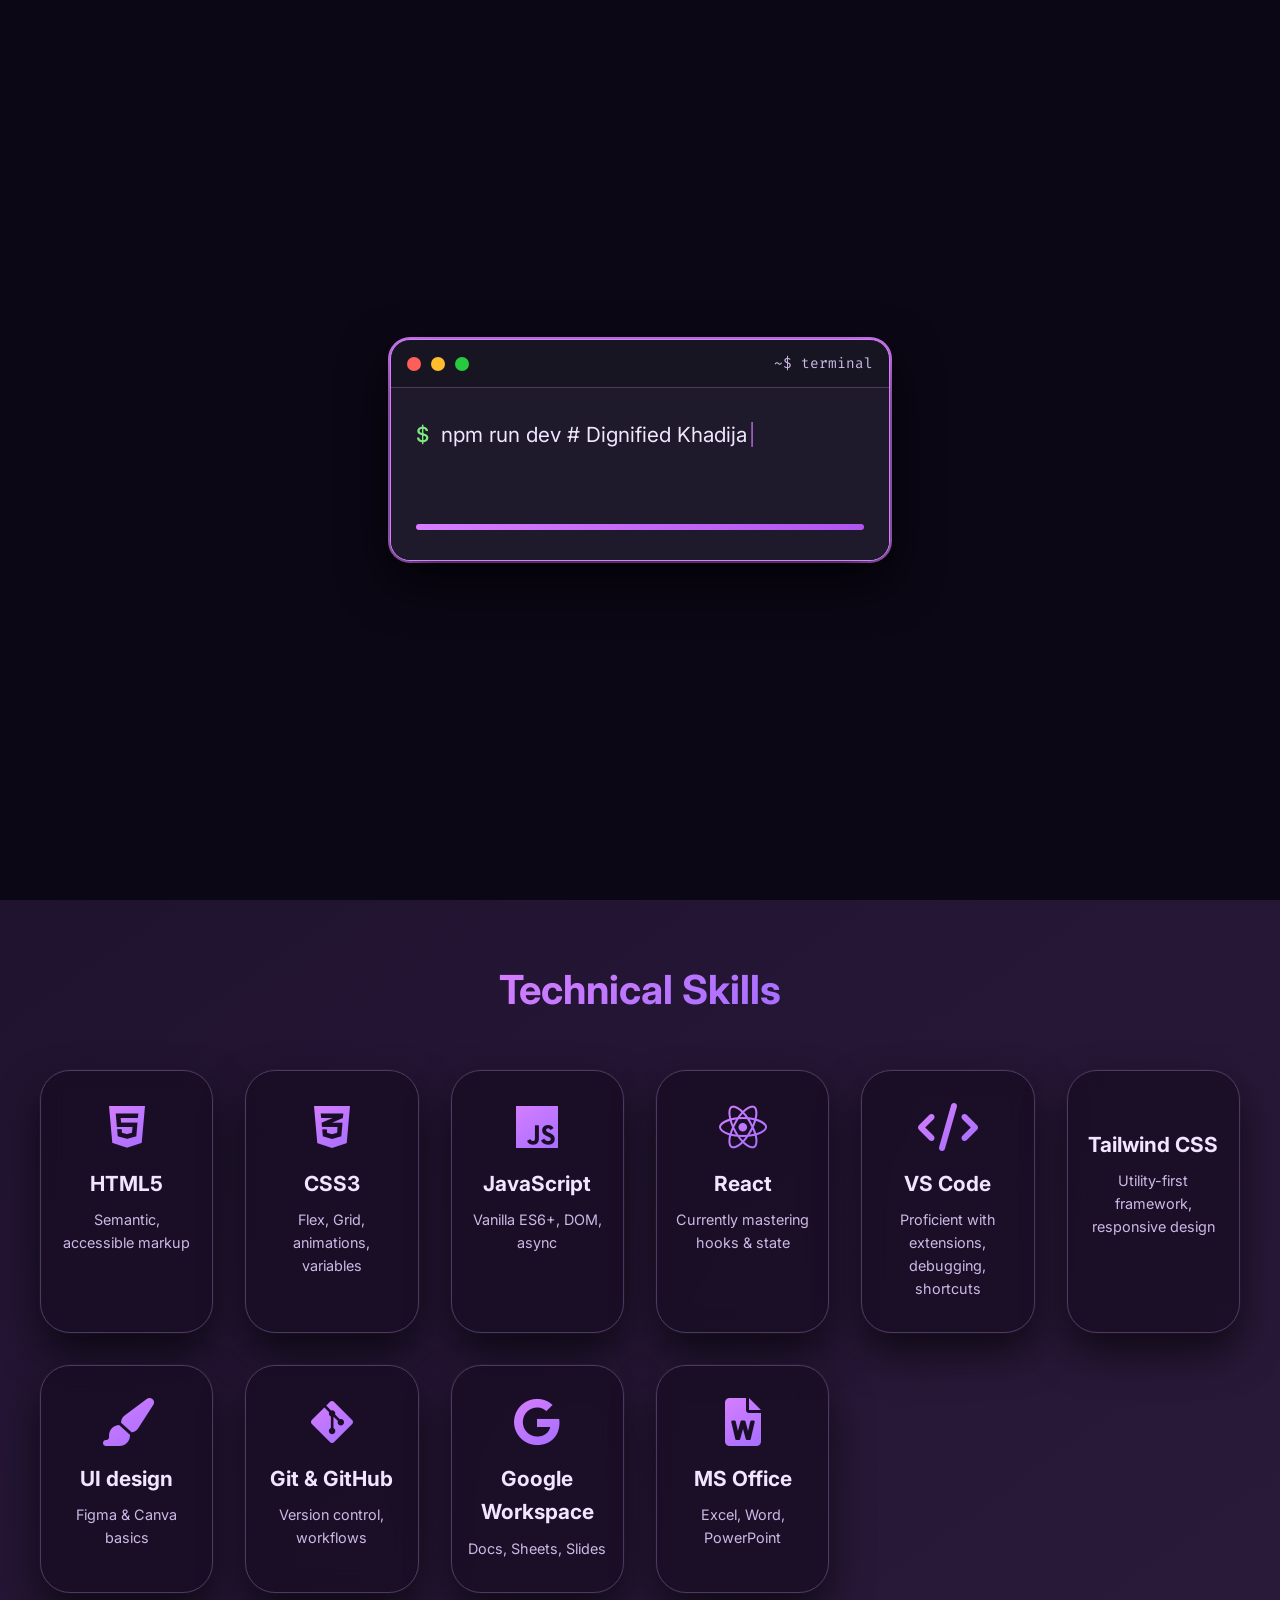
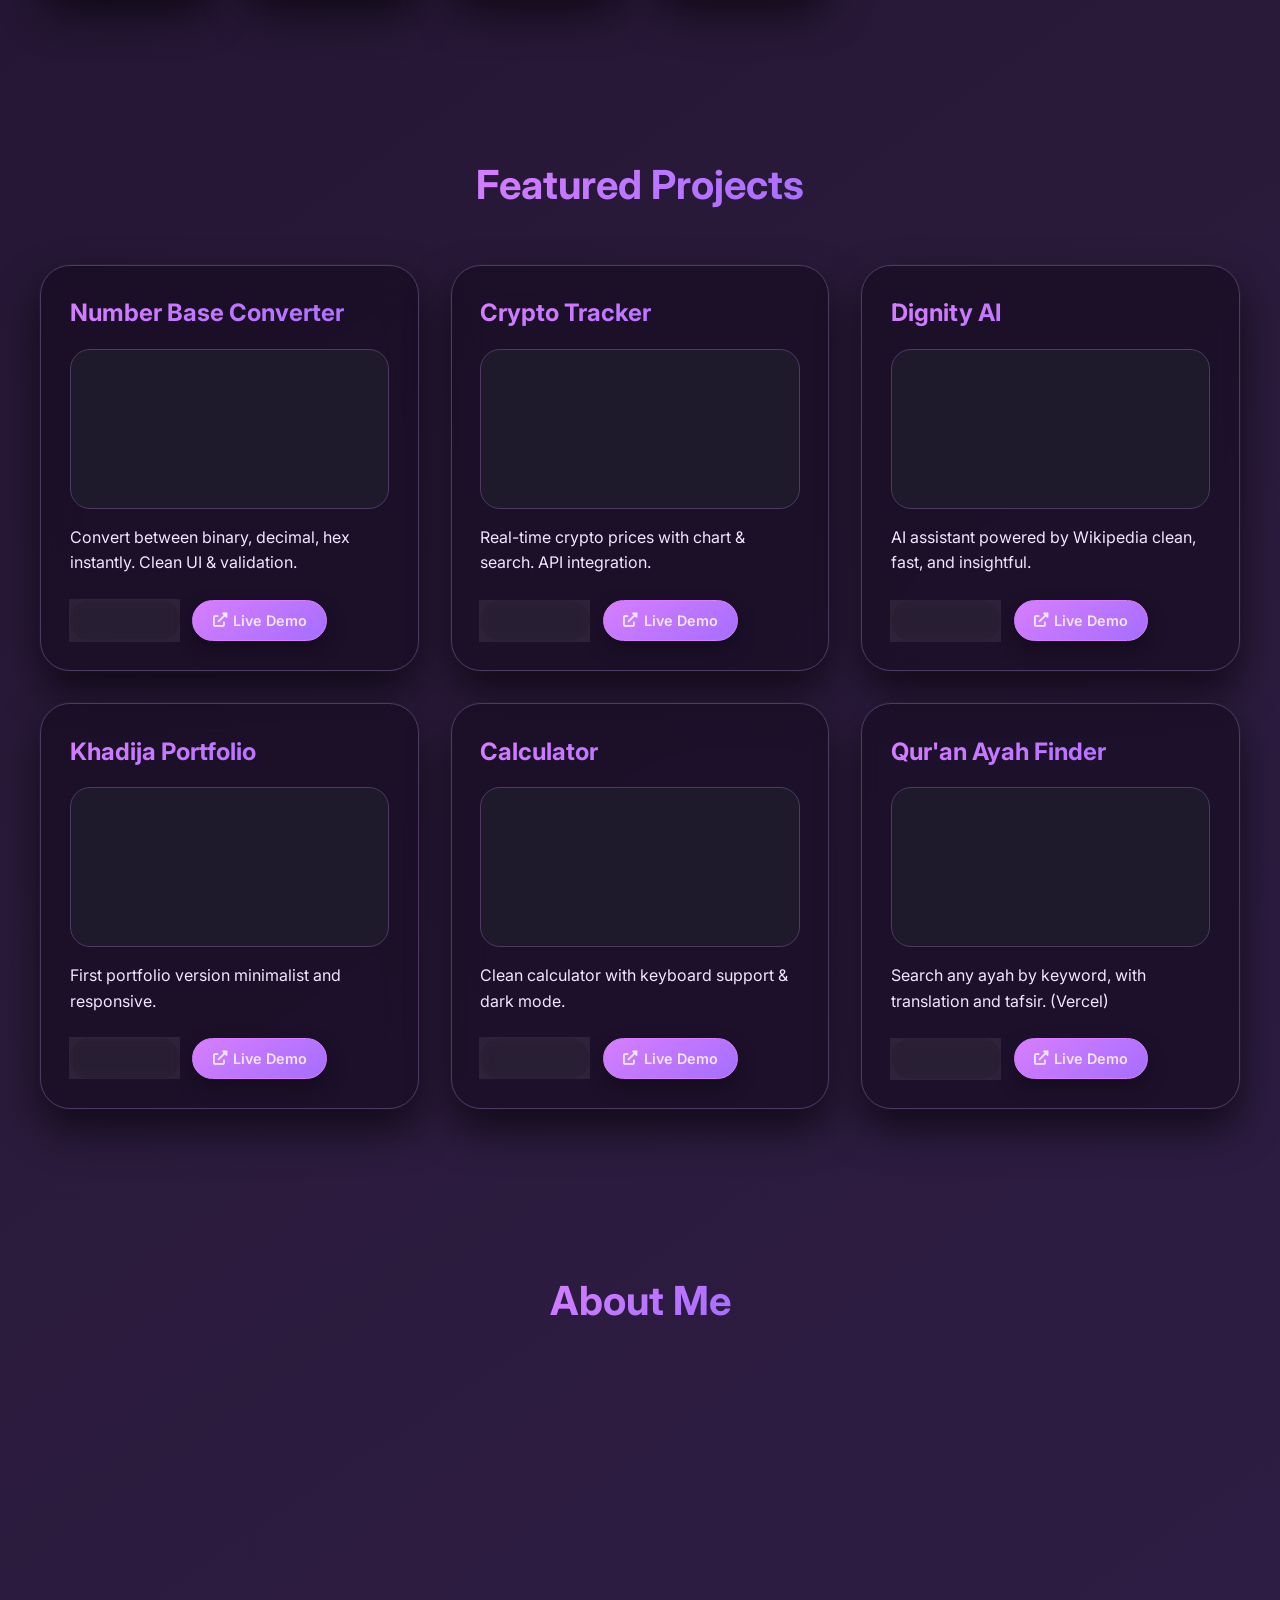
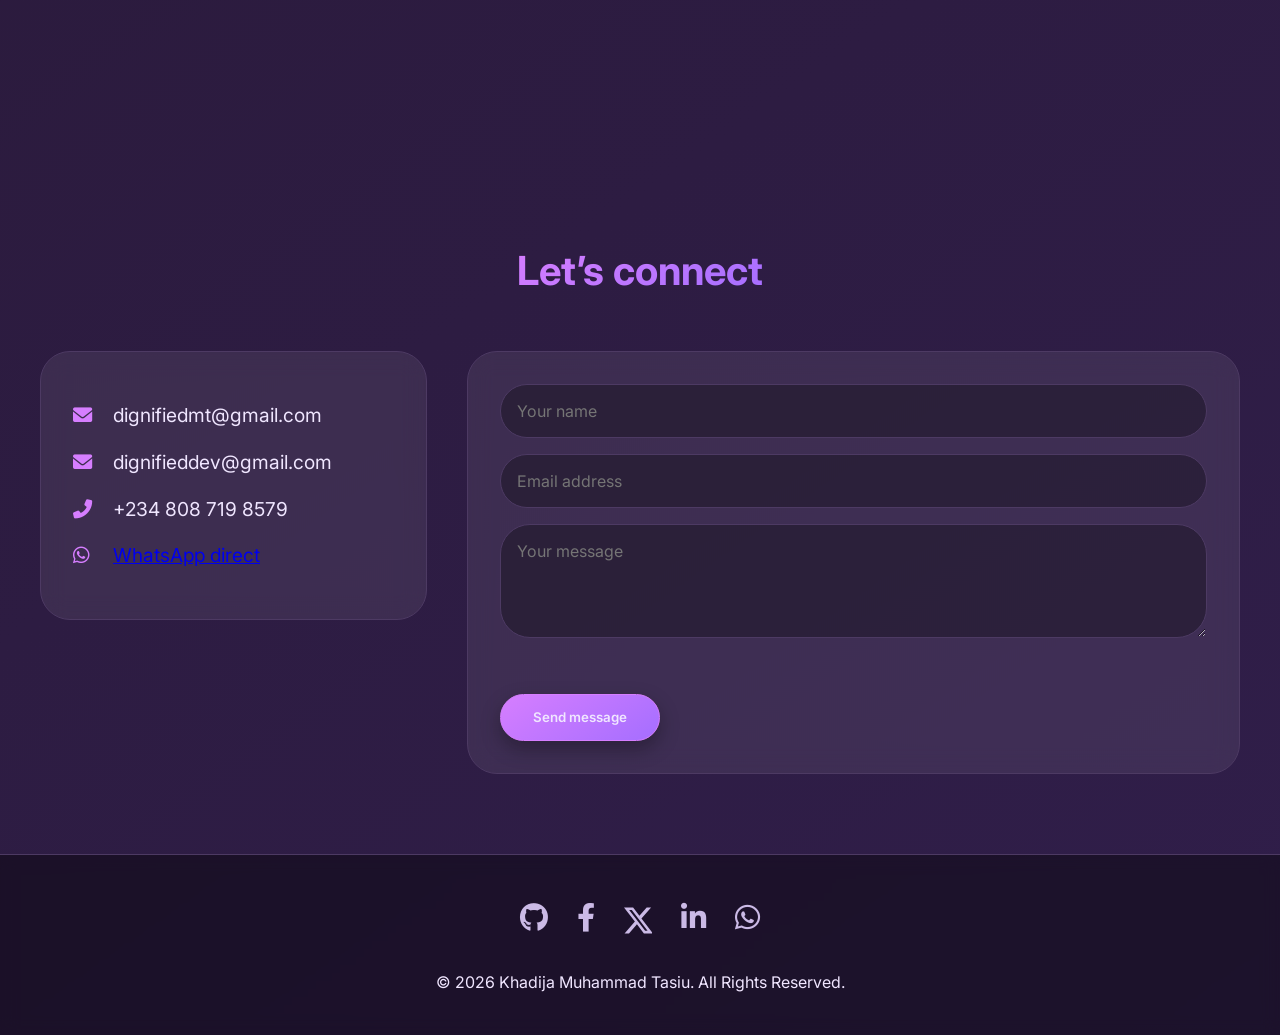
==== commit de1c8cb3: "Rename index..html to index.html" ====
--- a/index.html
+++ b/index.html
@@ -1,296 +1,222 @@
 <!DOCTYPE html>
 <html lang="en">
-
 <head>
-    <meta charset="UTF-8" />
-    <meta name="description" content="Portfolio of Khadija Muhammad Tasiu" />
-    <meta name="viewport" content="width=device-width, initial-scale=1.0" />
-    <title>Portfolio - Khadija Muhammad Tasiu</title>
+    <meta charset="UTF-8">
+    <meta name="viewport" content="width=device-width, initial-scale=1.0">
+    <title>Khadija Muhammad Tasiu · Frontend Developer</title>
+    <!-- Google Fonts & Font Awesome 6 (icons only) -->
+    <link rel="preconnect" href="https://fonts.googleapis.com">
+    <link rel="preconnect" href="https://fonts.gstatic.com" crossorigin>
+    <link href="https://fonts.googleapis.com/css2?family=Inter:opsz,wght@14..32,400;14..32,500;14..32,600;14..32,700&family=Fira+Code:wght@400;500&display=swap" rel="stylesheet">
+    <link rel="stylesheet" href="https://cdnjs.cloudflare.com/ajax/libs/font-awesome/6.0.0-beta3/css/all.min.css">
     <link rel="stylesheet" href="style.css">
-    <!-- Google Fonts -->
-    <link rel="preconnect" href="https://fonts.googleapis.com">
-    <link rel="stylesheet" href="https://fonts.googleapis.com/css2?family=Poppins:wght@300;400;600;700&display=swap">
-    <!-- Font Awesome for icons -->
-    <link rel="stylesheet" href="https://cdnjs.cloudflare.com/ajax/libs/font-awesome/6.0.0-beta3/css/all.min.css" integrity="sha512-..." crossorigin="anonymous" referrerpolicy="no-referrer" />
-    <style>
-        
-    </style>
 </head>
-
 <body>
-    <!-- HEADER / NAVBAR -->
-    <header class="header">
-        <nav class="nav container">
-            <!-- Logo with Laptop Icon and text -->
-            <div class="nav-logo">
-                <i class="fas fa-laptop"></i> Dev Dignified
-            </div>
+    <!-- SIMPLE VISIBLE LOADING OVERLAY -->
+    <div id="loading-overlay" class="loading-overlay">
+        <div class="overlay-card">
+            <div class="overlay-header">
+                <span class="dot red"></span>
+                <span class="dot yellow"></span>
+                <span class="dot green"></span>
+                <span class="overlay-title">~$ terminal</span>
+            </div>
+            <div class="overlay-body">
+                <div class="command-line">
+                    <span class="prompt">$</span>
+                    <span id="typewriter-main" class="command"></span>
+                    <span class="cursor" id="cursor-main">|</span>
+                </div>
+                <div class="output-line" id="typewriter-quote"></div>
+                <div class="loading-bar"><div class="loading-fill"></div></div>
+            </div>
+        </div>
+    </div>
+
+    <!-- STICKY NAVBAR with theme toggle -->
+    <nav class="navbar" id="navbar">
+        <div class="nav-container">
+            <div class="logo">
+                <i class="fas fa-code"></i> <strong>Dev Dignified</strong>
+            </div>
+            <ul class="nav-menu" id="nav-menu">
+                <li><a href="#home" class="nav-link active">Home</a></li>
+                <li><a href="#skills" class="nav-link">Skills</a></li>
+                <li><a href="#projects" class="nav-link">Projects</a></li>
+                <li><a href="#about" class="nav-link">About</a></li>
+                <li><a href="#contact" class="nav-link">Contact</a></li>
+            </ul>
             <div class="nav-actions">
-                <!-- Theme Toggle (near hamburger) -->
-                <button class="theme-toggle" id="theme-toggle" aria-label="Toggle Theme">
-          <i class="fas fa-moon"></i>
-        </button>
-                <!-- Hamburger Icon for Mobile -->
+                <button id="theme-toggle" class="theme-toggle" aria-label="Toggle theme">
+                    <i class="fas fa-sun"></i>
+                </button>
                 <div class="hamburger" id="hamburger">
-                    <i class="fas fa-bars"></i>
-                </div>
-            </div>
-            <!-- Nav Links -->
-            <ul class="nav-links" id="nav-links">
-                <!-- Close Button for Mobile (hidden on desktop) -->
-                <li class="close-btn">
-                    <a href="javascript:void(0)" id="close-btn">
-                        <i class="fas fa-times"></i>
-                    </a>
-                </li>
-                <li><a href="#home">Home</a></li>
-                <li><a href="#home">About</a></li>
-                <li><a href="#skills">Skills</a></li>
-                <li><a href="#projects">Projects</a></li>
-                <li><a href="#contact">Contact</a></li>
-            </ul>
-        </nav>
-    </header>
-
-    <main>
-        <!-- HERO SECTION (serves as About content) -->
-        <section class="hero container" id="home">
-            <div class="hero-text">
-                <h1>Hi, I am <span class="highlight">Khadija Muhammad Tasiu</span></h1>
-                <p>
-                    I’m a Frontend Developer skilled in HTML, CSS, and JavaScript, focused on turning Figma designs into responsive, functional websites. I troubleshoot real-world issues like broken layouts, slow load times, or browser inconsistencies to ensure sites work
-                    smoothly across devices. I use Git/GitHub for version control and understand backend basics like PHP/MySQL. Currently learning React to build modern apps faster. I care about solving problems through clean code, making sure they work
-                    for everyone.
-                </p>
-                <!-- Social Icons -->
-                <div class="social-icons">
-                    <a href="#" target="_blank" aria-label="X"><i class="fab fa-x-twitter"></i></a>
-                    <a href="#" target="_blank" aria-label="Telegram"><i class="fab fa-telegram"></i></a>
-                    <a href="#" target="_blank" aria-label="GitHub"><i class="fab fa-github"></i></a>
-                    <a href="#" target="_blank" aria-label="LinkedIn"><i class="fab fa-linkedin"></i></a>
-                    <a href="#" target="_blank" aria-label="WhatsApp"><i class="fab fa-whatsapp"></i></a>
-                </div>
-                <!-- Hero Buttons -->
-                <div class="hero-buttons">
-                    <a href="#" class="btn" download>View my CV</a>
-                    <a href="#contact" class="btn btn-secondary">Reach Me</a>
-                </div>
-            </div>
-            <div class="hero-image">
-                <img src="image/profile.jpg" alt="Portrait of Khadija Muhammad Tasiu" />
-            </div>
-        </section>
-
-        <!-- SKILLS SECTION -->
-        <section class="skills-section" id="skills">
-            <div class="container">
-                <h2>My Tech Stack</h2>
-                <p class="skills-description">
-                    Technologies and tools I work with:
-                </p>
-                <div class="skills-grid">
-                    <div class="skill">
-                        <img src="https://cdn.jsdelivr.net/gh/devicons/devicon/icons/html5/html5-original.svg" alt="HTML5" />
-                    </div>
-                    <div class="skill">
-                        <img src="https://cdn.jsdelivr.net/gh/devicons/devicon/icons/css3/css3-original.svg" alt="CSS3" />
-                    </div>
-                    <div class="skill">
-                        <img src="https://cdn.jsdelivr.net/gh/devicons/devicon/icons/javascript/javascript-original.svg" alt="JavaScript" />
-                    </div>
-                    <div class="skill">
-                        <img src="https://cdn.jsdelivr.net/gh/devicons/devicon/icons/git/git-original.svg" alt="Git" />
-                    </div>
-                    <!-- GitHub with overlay effect -->
-                    <div class="skill github">
-                        <img src="https://cdn.jsdelivr.net/gh/devicons/devicon/icons/github/github-original.svg" alt="GitHub" />
-                    </div>
-                    <div class="skill">
-                        <img src="https://cdn.jsdelivr.net/gh/devicons/devicon/icons/figma/figma-original.svg" alt="Figma" />
-                    </div>
-                </div>
-                <br>
-                <h2>Learning Skills</h2>
-                <p class="skills-description">
-                    Technologies I’m currently learning:
-                </p>
-                <div class="skills-grid">
-                    <div class="skill">
-                        <img src="https://cdn.jsdelivr.net/gh/devicons/devicon/icons/react/react-original.svg" alt="React" />
-                    </div>
-                    <div class="skill">
-                        <img src="https://cdn.jsdelivr.net/gh/devicons/devicon/icons/php/php-original.svg" alt="PHP" />
-                    </div>
-                    <div class="skill">
-                        <img src="https://cdn.jsdelivr.net/gh/devicons/devicon/icons/mysql/mysql-original.svg" alt="MySQL Database" />
-                    </div>
-                    <div class="skill">
-                        <img src="https://cdn.jsdelivr.net/gh/devicons/devicon/icons/c/c-original.svg" alt="C Programming" />
-                    </div>
-                    <div class="skill">
-                        <img src="https://via.placeholder.com/60?text=Office" alt="Microsoft Office" />
-                    </div>
-                    <div class="skill">
-                        <img src="https://via.placeholder.com/60?text=Scratch" alt="Scratch Programming" />
-                    </div>
-                </div>
-            </div>
-        </section>
-
-        <!-- PROJECTS SECTION -->
-        <section class="projects-section" id="projects">
-            <div class="container">
-                <h2>My Projects</h2>
-                <div class="projects-grid">
-                    <div class="project-card">
-                        <img src="Hero.png" alt="Project One" />
-                        <div class="project-info">
-                            <h3>Project One</h3>
-                            <p>This is a brief description of Project One. It does amazing things.</p>
-                            <a href="https://example.com/project-one" target="_blank" class="project-link">View Project</a>
-                        </div>
-                    </div>
-                    <div class="project-card">
-                        <img src="Hero.png" alt="Project Two" />
-                        <div class="project-info">
-                            <h3>Project Two</h3>
-                            <p>A short summary about what this project solves or how it works.</p>
-                            <a href="https://example.com/project-two" target="_blank" class="project-link">View Project</a>
-                        </div>
-                    </div>
-                    <div class="project-card">
-                        <img src="Hero.png" alt="Project Three" />
-                        <div class="project-info">
-                            <h3>Project Three</h3>
-                            <p>Some interesting details about Project Three’s purpose and features.</p>
-                            <a href="https://example.com/project-three" target="_blank" class="project-link">View Project</a>
-                        </div>
-                    </div>
-                    <div class="project-card">
-                        <img src="Hero.png" alt="Project Four" />
-                        <div class="project-info">
-                            <h3>Project Four</h3>
-                            <p>A concise overview of Project Four. It highlights its unique aspects.</p>
-                            <a href="https://example.com/project-four" target="_blank" class="project-link">View Project</a>
-                        </div>
-                    </div>
-                </div>
-            </div>
-        </section>
-
-        <!-- CONTACT SECTION -->
-        <section class="contact-section" id="contact">
-            <div class="container contact-content">
-                <h2>Contact</h2>
-                <form class="contact-form" action="mailto:dignifieddev@gmail.com?subject=Portfolio%20Contact%20Form" method="POST" enctype="text/plain">
-                    <div class="form-group">
-                        <label for="name">Name</label>
-                        <input type="text" id="name" name="name" placeholder="Enter Your Name" required />
-                    </div>
-                    <div class="form-group">
-                        <label for="email">Email</label>
-                        <input type="email" id="email" name="email" placeholder="Enter Your Email Address" required />
-                    </div>
-                    <div class="form-group">
-                        <label for="message">Message</label>
-                        <textarea id="message" name="message" rows="5" placeholder="Write Your Message" required></textarea>
-                    </div>
-                    <div class="form-group">
-                        <button type="submit" class="btn">Send Message</button>
-                        <button type="reset" class="btn">Reset Message</button>
-                    </div>
+                    <span class="bar"></span><span class="bar"></span><span class="bar"></span>
+                </div>
+            </div>
+        </div>
+    </nav>
+
+    <!-- HERO SECTION -->
+    <section id="home" class="hero">
+        <div class="hero-container fade-in">
+            <img src="profile.jpg" alt="Khadija Muhammad Tasiu" class="profile-img" onerror="this.src='https://via.placeholder.com/200x200?text=Khadija'">
+            <h1>Khadija Muhammad Tasiu</h1>
+            <p class="hero-title">Frontend Developer · UI Architect · Accessibility advocate</p>
+            <p class="hero-quote">“A lady who writes code writes the future.”</p>
+            <div class="hero-buttons">
+                <a href="#contact" class="btn primary-btn">Hire Me</a>
+                <a href="#projects" class="btn outline-btn">View Projects</a>
+                <a href="khadija_m_tasiu_cv.pdf" target="_blank" class="btn outline-btn">View CV <i class="fas fa-external-link-alt"></i></a>
+            </div>
+        </div>
+    </section>
+
+    <!-- SKILLS SECTION -->
+    <section id="skills" class="skills">
+        <div class="container">
+            <h2 class="section-title"><span class="gradient-text">Technical Skills</span></h2>
+            <div class="skills-grid">
+                <div class="skill-card"><i class="fab fa-html5"></i><h3>HTML5</h3><p>Semantic, accessible markup</p></div>
+                <div class="skill-card"><i class="fab fa-css3-alt"></i><h3>CSS3</h3><p>Flex, Grid, animations, variables</p></div>
+                <div class="skill-card"><i class="fab fa-js"></i><h3>JavaScript</h3><p>Vanilla ES6+, DOM, async</p></div>
+                <div class="skill-card"><i class="fab fa-react"></i><h3>React</h3><p>Currently mastering hooks & state</p></div>
+                <div class="skill-card"><i class="fas fa-code"></i><h3>VS Code</h3><p>Proficient with extensions, debugging, shortcuts</p></div>
+                <div class="skill-card"><i class="fab fa-tailwindcss"></i><h3>Tailwind CSS</h3><p>Utility-first framework, responsive design</p></div>
+                <div class="skill-card"><i class="fas fa-paint-brush"></i><h3>UI design</h3><p>Figma & Canva basics</p></div>
+                <div class="skill-card"><i class="fab fa-git-alt"></i><h3>Git & GitHub</h3><p>Version control, workflows</p></div>
+                <div class="skill-card"><i class="fab fa-google"></i><h3>Google Workspace</h3><p>Docs, Sheets, Slides</p></div>
+                <div class="skill-card"><i class="fas fa-file-word"></i><h3>MS Office</h3><p>Excel, Word, PowerPoint</p></div>
+            </div>
+        </div>
+    </section>
+
+    <!-- PROJECTS SECTION (6 real repos, updated) -->
+    <section id="projects" class="projects">
+        <div class="container">
+            <h2 class="section-title"><span class="gradient-text">Featured Projects</span></h2>
+            <div class="projects-grid">
+                <!-- Number Base Converter -->
+                <div class="project-card">
+                    <h3>Number Base Converter</h3>
+                    <div class="iframe-preview"><iframe src="https://dignifiedmt.github.io/number_base_converter" title="Number Base Converter preview" loading="lazy"></iframe></div>
+                    <p>Convert between binary, decimal, hex instantly. Clean UI & validation.</p>
+                    <div class="project-links">
+                        <a href="https://github.com/Dignifiedmt/number_base_converter" target="_blank" class="btn small-btn"><i class="fab fa-github"></i> GitHub</a>
+                        <a href="https://dignifiedmt.github.io/number_base_converter" target="_blank" class="btn small-btn primary-btn"><i class="fas fa-external-link-alt"></i> Live Demo</a>
+                    </div>
+                </div>
+                <!-- Crypto Tracker -->
+                <div class="project-card">
+                    <h3>Crypto Tracker</h3>
+                    <div class="iframe-preview"><iframe src="https://dignifiedmt.github.io/crypto_tracker" title="Crypto Tracker preview" loading="lazy"></iframe></div>
+                    <p>Real-time crypto prices with chart & search. API integration.</p>
+                    <div class="project-links">
+                        <a href="https://github.com/Dignifiedmt/crypto_tracker" target="_blank" class="btn small-btn"><i class="fab fa-github"></i> GitHub</a>
+                        <a href="https://dignifiedmt.github.io/crypto_tracker" target="_blank" class="btn small-btn primary-btn"><i class="fas fa-external-link-alt"></i> Live Demo</a>
+                    </div>
+                </div>
+                <!-- Dignity AI (updated) -->
+                <div class="project-card">
+                    <h3>Dignity AI</h3>
+                    <div class="iframe-preview"><iframe src="https://dignifiedmt.github.io/dignity-ai" title="Dignity AI preview" loading="lazy"></iframe></div>
+                    <p>AI assistant powered by Wikipedia clean, fast, and insightful.</p>
+                    <div class="project-links">
+                        <a href="https://github.com/Dignifiedmt/dignity-ai.git" target="_blank" class="btn small-btn"><i class="fab fa-github"></i> GitHub</a>
+                        <a href="https://dignifiedmt.github.io/dignity-ai" target="_blank" class="btn small-btn primary-btn"><i class="fas fa-external-link-alt"></i> Live Demo</a>
+                    </div>
+                </div>
+                <!-- Khadija Portfolio -->
+                <div class="project-card">
+                    <h3>Khadija Portfolio</h3>
+                    <div class="iframe-preview"><iframe src="https://dignifiedmt.github.io/khadija_portfolio" title="Portfolio v1 preview" loading="lazy"></iframe></div>
+                    <p>First portfolio version minimalist and responsive.</p>
+                    <div class="project-links">
+                        <a href="https://github.com/Dignifiedmt/khadija_portfolio" target="_blank" class="btn small-btn"><i class="fab fa-github"></i> GitHub</a>
+                        <a href="https://dignifiedmt.github.io/khadija_portfolio" target="_blank" class="btn small-btn primary-btn"><i class="fas fa-external-link-alt"></i> Live Demo</a>
+                    </div>
+                </div>
+                <!-- Calculator -->
+                <div class="project-card">
+                    <h3>Calculator</h3>
+                    <div class="iframe-preview"><iframe src="https://dignifiedmt.github.io/calculator" title="Calculator preview" loading="lazy"></iframe></div>
+                    <p>Clean calculator with keyboard support & dark mode.</p>
+                    <div class="project-links">
+                        <a href="https://github.com/Dignifiedmt/calculator" target="_blank" class="btn small-btn"><i class="fab fa-github"></i> GitHub</a>
+                        <a href="https://dignifiedmt.github.io/calculator" target="_blank" class="btn small-btn primary-btn"><i class="fas fa-external-link-alt"></i> Live Demo</a>
+                    </div>
+                </div>
+                <!-- Qur'an Ayah Finder (Vercel) -->
+                <div class="project-card">
+                    <h3>Qur'an Ayah Finder</h3>
+                    <div class="iframe-preview"><iframe src="https://quran-ayah-finder.vercel.app" title="Ayah Finder preview" loading="lazy"></iframe></div>
+                    <p>Search any ayah by keyword, with translation and tafsir. (Vercel)</p>
+                    <div class="project-links">
+                        <a href="https://github.com/Dignifiedmt/qur-an-ayah-finder" target="_blank" class="btn small-btn"><i class="fab fa-github"></i> GitHub</a>
+                        <a href="https://quran-ayah-finder.vercel.app" target="_blank" class="btn small-btn primary-btn"><i class="fas fa-external-link-alt"></i> Live Demo</a>
+                    </div>
+                </div>
+            </div>
+        </div>
+    </section>
+
+    <!-- ABOUT ME SECTION (concise) -->
+    <section id="about" class="about">
+        <div class="container">
+            <h2 class="section-title"><span class="gradient-text">About Me</span></h2>
+            <div class="about-content glass-card">
+                <p>I'm Khadija, a frontend developer passionate about crafting clean, accessible interfaces. I build responsive web apps with vanilla JavaScript, CSS Grid, and Flexbox, and I love turning designs into pixel-perfect code. My projects reflect my commitment to performance and usability.</p>
+                <p>I'm constantly learning: currently diving into React and advanced UI patterns. I believe great code is both functional and elegant, and I strive to make the web a more inclusive space. Let's build something amazing together.</p>
+                <p class="signature">Khadija Muhammad Tasiu</p>
+            </div>
+        </div>
+    </section>
+
+    <!-- CONTACT SECTION -->
+    <section id="contact" class="contact">
+        <div class="container">
+            <h2 class="section-title"><span class="gradient-text">Let’s connect</span></h2>
+            <div class="contact-grid">
+                <div class="contact-info glass-card">
+                    <p><i class="fas fa-envelope"></i> dignifiedmt@gmail.com</p>
+                    <p><i class="fas fa-envelope"></i> dignifieddev@gmail.com</p>
+                    <p><i class="fas fa-phone-alt"></i> +234 808 719 8579</p>
+                    <p><i class="fab fa-whatsapp"></i> <a href="https://wa.me/2348087198579" target="_blank">WhatsApp direct</a></p>
+                </div>
+                <form class="contact-form glass-card" action="mailto:dignifieddev@gmail.com" method="POST" enctype="text/plain" id="contactForm">
+                    <input type="text" name="name" id="name" placeholder="Your name" required>
+                    <input type="email" name="email" id="email" placeholder="Email address" required>
+                    <textarea name="message" id="message" rows="4" placeholder="Your message" required></textarea>
+                    <div class="form-feedback" id="formFeedback"></div>
+                    <button type="submit" class="btn primary-btn" id="submitBtn">Send message</button>
                 </form>
             </div>
-        </section>
-    </main>
-
-    <!-- BACK TO TOP BUTTON -->
-    <button class="back-to-top" id="back-to-top" aria-label="Back to Top">
-    <i class="fas fa-chevron-up"></i>
-  </button>
+        </div>
+    </section>
 
     <!-- FOOTER -->
     <footer class="footer">
         <div class="container">
-            <p>© 2025 by Khadija Muhammad Tasiu. All rights reserved.</p>
-            <div class="social-icons">
-                <a href="#" target="_blank" aria-label="X"><i class="fab fa-x-twitter"></i></a>
-                <a href="#" target="_blank" aria-label="Telegram"><i class="fab fa-telegram"></i></a>
-                <a href="#" target="_blank" aria-label="GitHub"><i class="fab fa-github"></i></a>
-                <a href="#" target="_blank" aria-label="LinkedIn"><i class="fab fa-linkedin"></i></a>
-                <a href="#" target="_blank" aria-label="WhatsApp"><i class="fab fa-whatsapp"></i></a>
+            <div class="social-links">
+                <a href="https://github.com/Dignifiedmt" target="_blank" aria-label="GitHub"><i class="fab fa-github"></i></a>
+                <a href="https://www.facebook.com/devkhadijamtasiu" target="_blank" aria-label="Facebook"><i class="fab fa-facebook-f"></i></a>
+                <a href="https://x.com/Dignifiedmt" target="_blank" aria-label="X (Twitter)">
+                <svg xmlns="http://www.w3.org/2000/svg" width="24" height="24" viewBox="0 0 24 24" fill="currentColor" class="x-icon">
+                <path d="M18.901 1.153h3.68l-8.04 9.19L24 22.846h-7.406l-5.8-7.584-6.638 7.584H.474l8.6-9.83L0 1.154h7.594l5.243 6.932ZM17.61 20.644h2.039L6.486 3.24H4.298Z"/>
+                </svg>
+                </a>
+                <a href="https://www.linkedin.com/in/khadija-muhammad-tasiu-407240288" target="_blank" aria-label="LinkedIn"><i class="fab fa-linkedin-in"></i></a>
+                <a href="https://wa.me/2348087198579" target="_blank" aria-label="WhatsApp"><i class="fab fa-whatsapp"></i></a>
+            </div>
+            <div class="copyright">
+                &copy; <span id="year"></span> Khadija Muhammad Tasiu. All Rights Reserved.
             </div>
         </div>
     </footer>
 
-    <!-- JavaScript -->
-    <script>
-        // Toggle mobile nav menu
-        const hamburger = document.getElementById('hamburger');
-        const navLinks = document.getElementById('nav-links');
-        hamburger.addEventListener('click', () => {
-            navLinks.classList.add('nav-active');
-        });
-        const closeBtn = document.getElementById('close-btn');
-        if (closeBtn) {
-            closeBtn.addEventListener('click', () => {
-                navLinks.classList.remove('nav-active');
-            });
-        }
-        // Smooth scrolling for nav links
-        document.querySelectorAll('.nav-links a[href^="#"]').forEach(link => {
-            link.addEventListener('click', function(e) {
-                e.preventDefault();
-                navLinks.classList.remove('nav-active');
-                const targetId = this.getAttribute('href').substring(1);
-                const targetEl = document.getElementById(targetId);
-                if (targetEl) {
-                    window.scrollTo({
-                        top: targetEl.offsetTop - 70,
-                        behavior: 'smooth'
-                    });
-                }
-            });
-        });
-        // Back to Top Button functionality
-        const backToTopBtn = document.getElementById('back-to-top');
-        window.addEventListener('scroll', () => {
-            if (window.pageYOffset > 300) {
-                backToTopBtn.style.display = 'block';
-            } else {
-                backToTopBtn.style.display = 'none';
-            }
-        });
-        backToTopBtn.addEventListener('click', () => {
-            window.scrollTo({
-                top: 0,
-                behavior: 'smooth'
-            });
-        });
-        // Theme Toggle functionality
-        const themeToggle = document.getElementById('theme-toggle');
-        themeToggle.addEventListener('click', () => {
-            const currentTheme = document.documentElement.getAttribute('data-theme');
-            if (currentTheme === 'dark') {
-                document.documentElement.setAttribute('data-theme', 'light');
-                themeToggle.innerHTML = '<i class="fas fa-moon"></i>';
-            } else {
-                document.documentElement.setAttribute('data-theme', 'dark');
-                themeToggle.innerHTML = '<i class="fas fa-sun"></i>';
-            }
-        });
-        // Set initial theme to light mode
-        document.documentElement.setAttribute('data-theme', 'light');
-    </script>
-
-    <!--
-    Further Suggestions for Enhancing Your Portfolio:
-    1. Add subtle scroll-triggered animations (e.g., fade-in effects) to sections.
-    2. Implement lazy-loading for images to improve performance.
-    3. Enhance accessibility by using ARIA roles and more descriptive alt text.
-    4. Optimize SEO with additional meta tags and structured data.
-    5. Consider incorporating a custom favicon and touch icons.
-  -->
+    <!-- SCROLL TO TOP BUTTON -->
+    <button id="scrollTopBtn" aria-label="Scroll to top"><i class="fas fa-arrow-up"></i></button>
+
+    <script src="script.js"></script>
 </body>
-
 </html>
